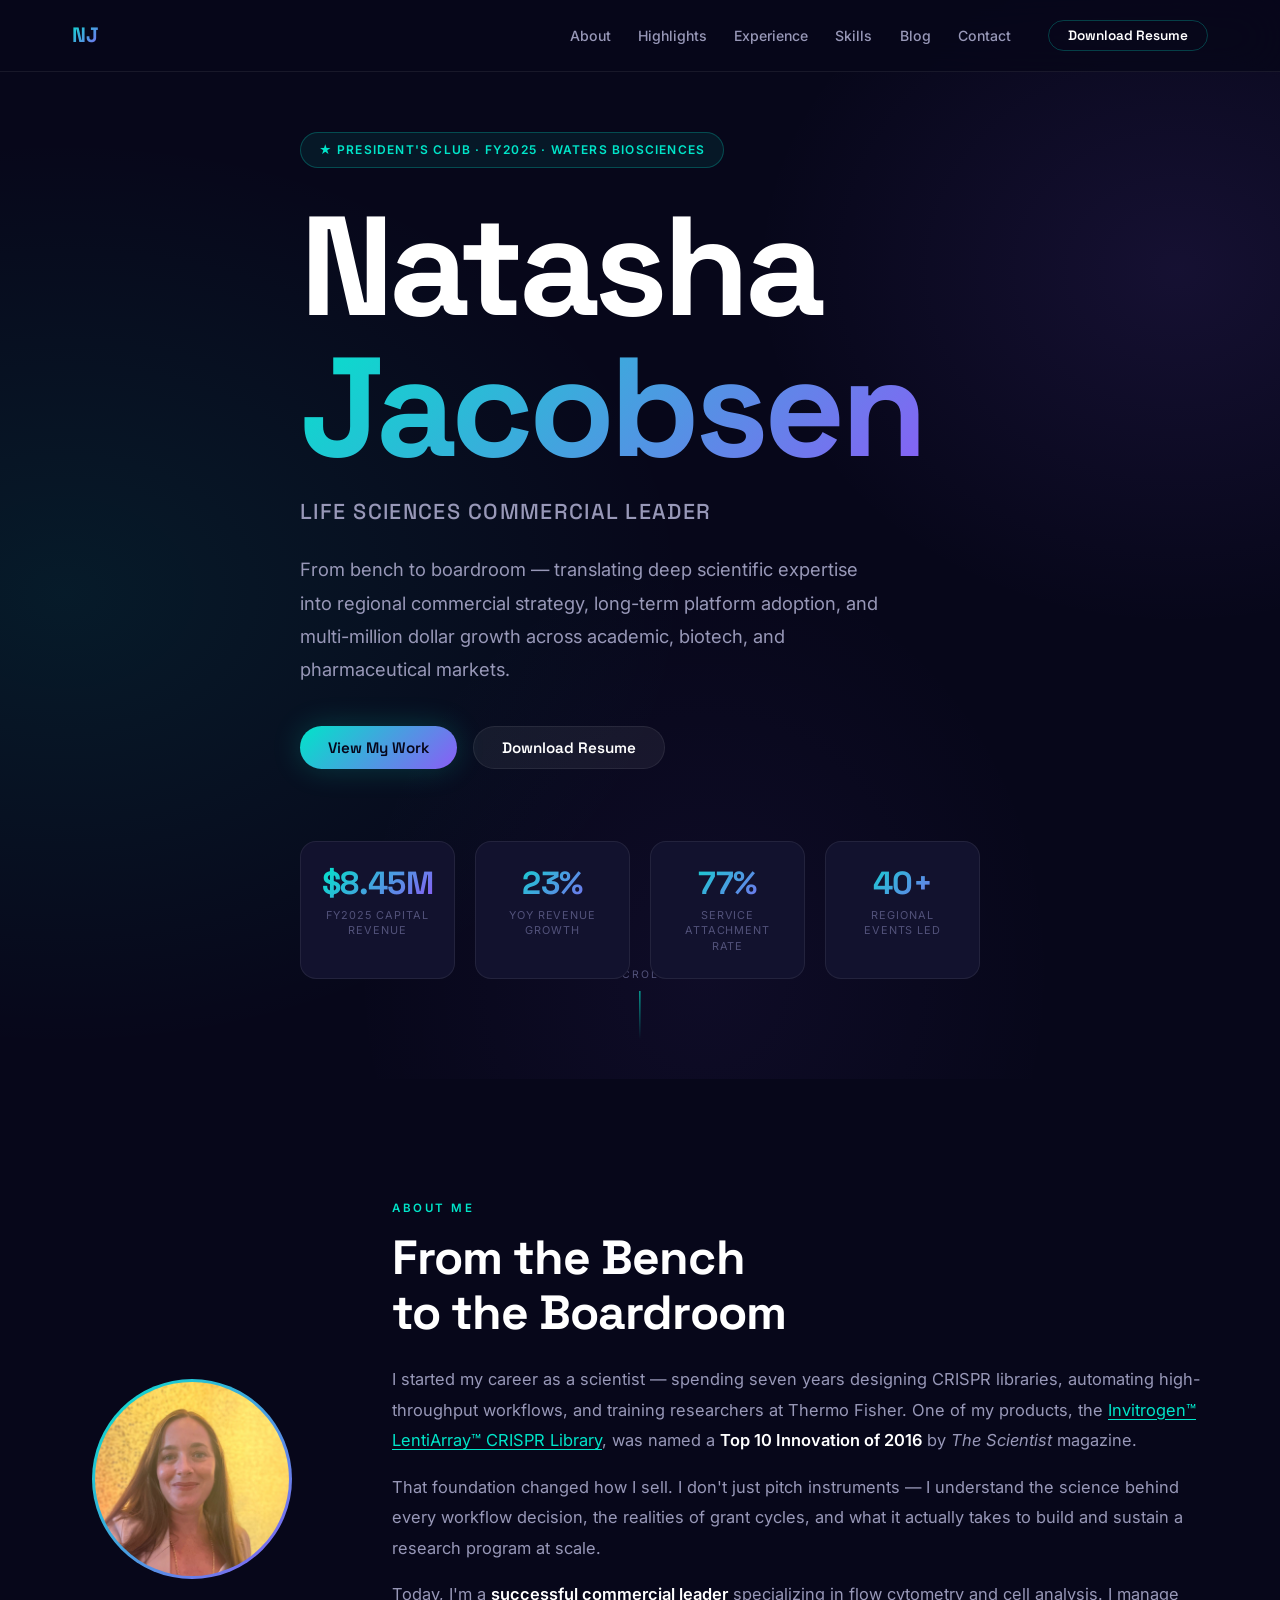
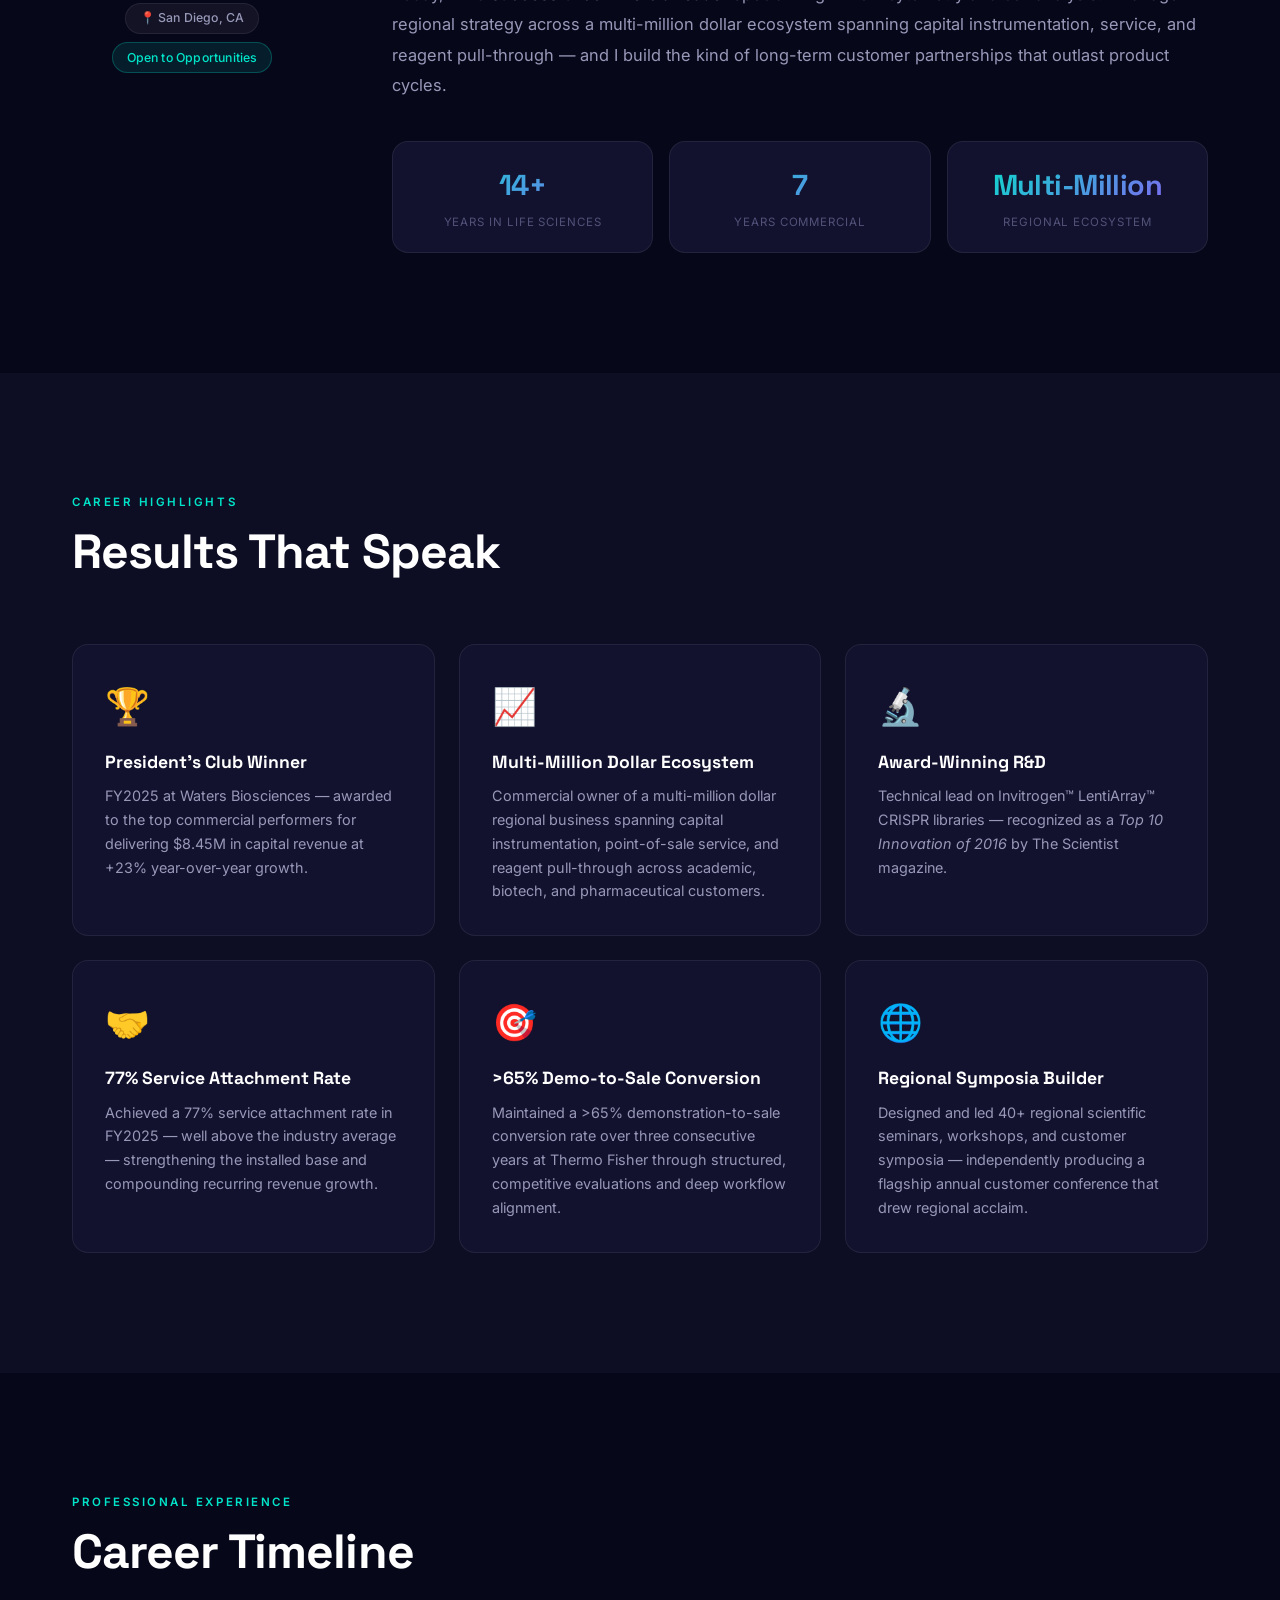
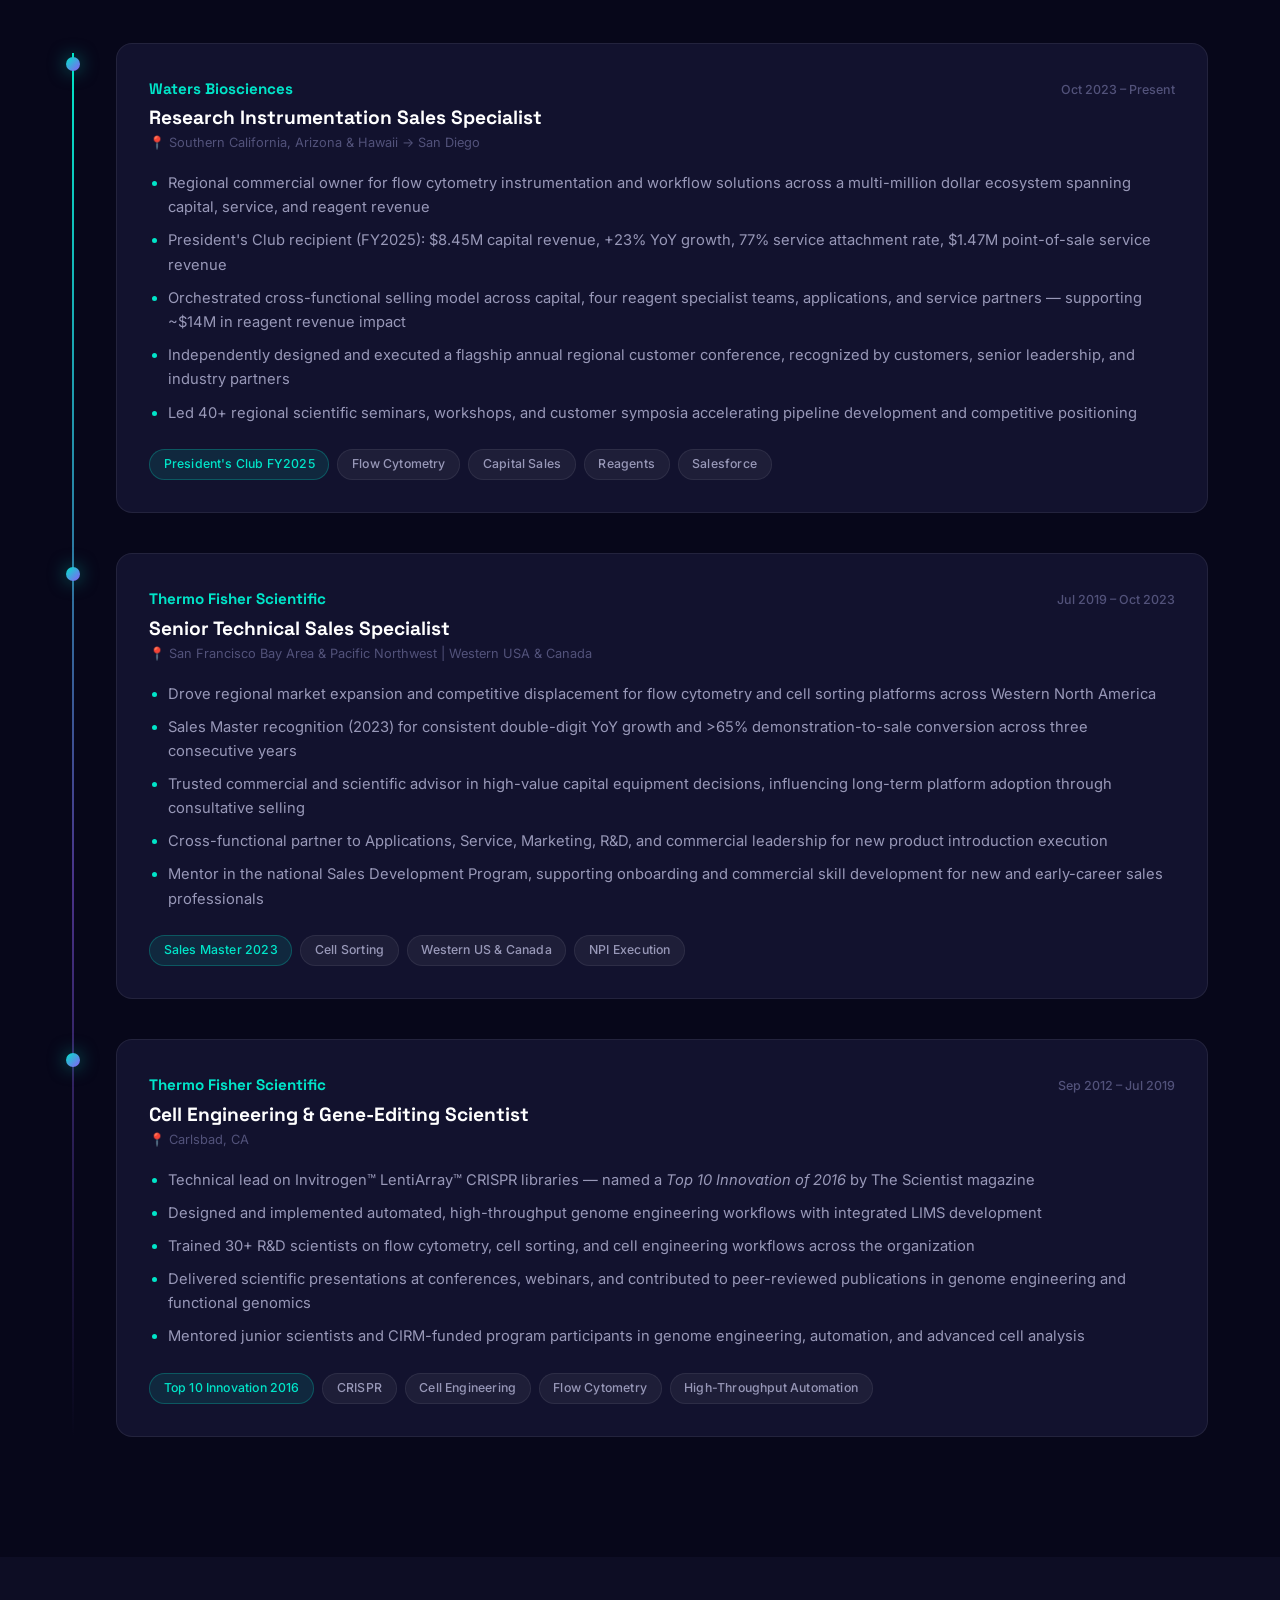
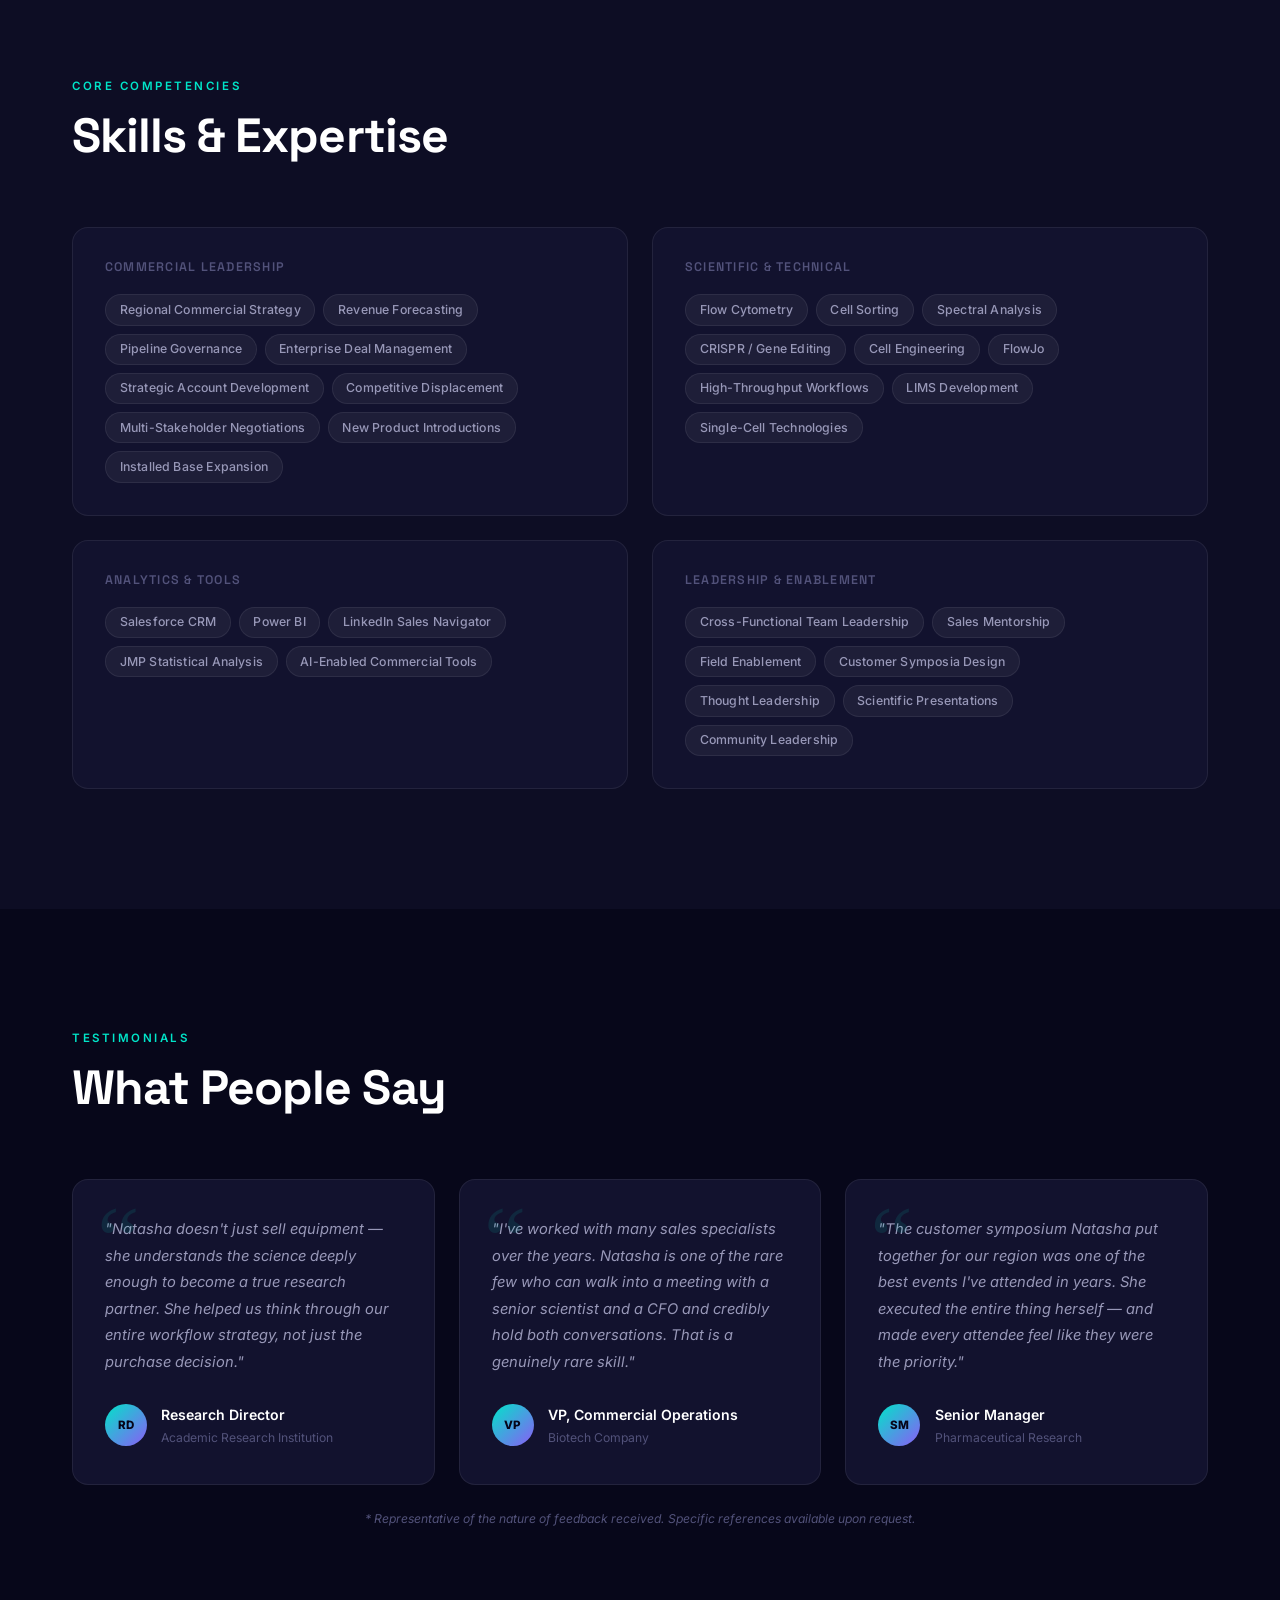
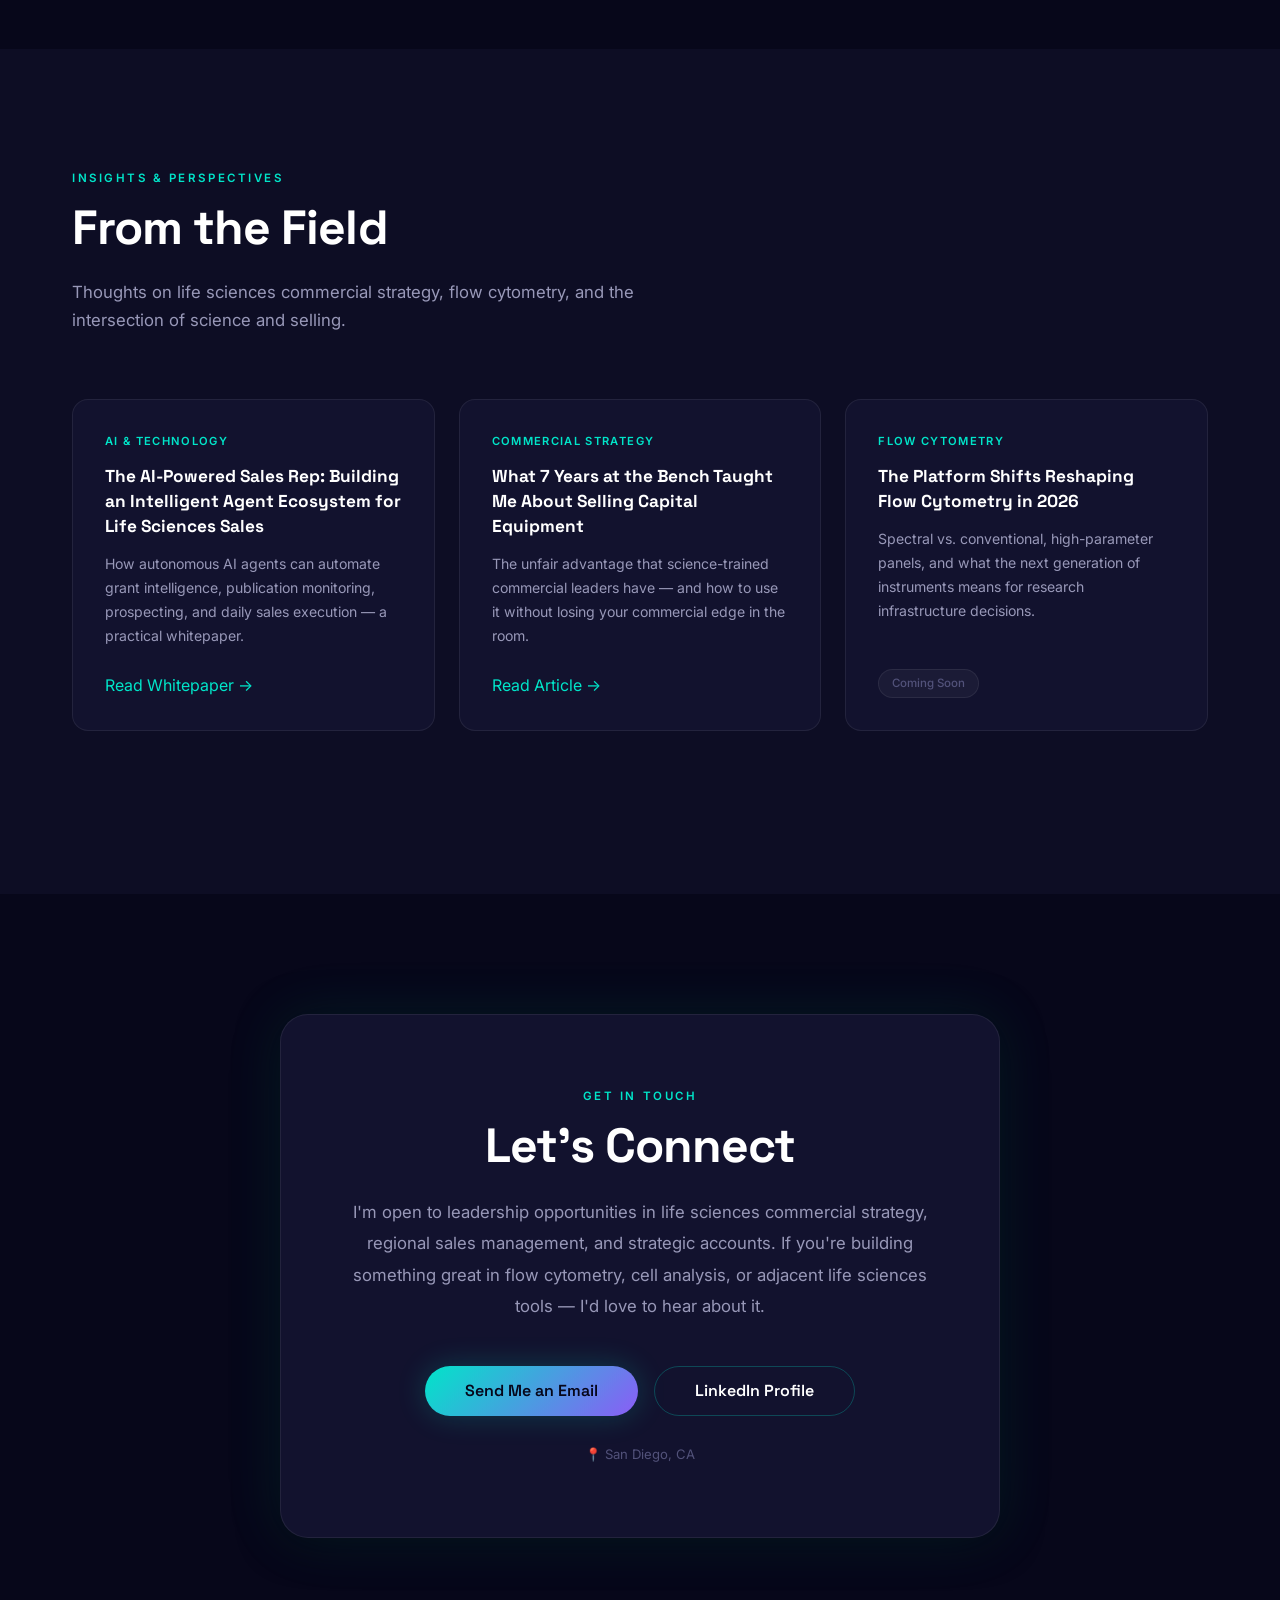
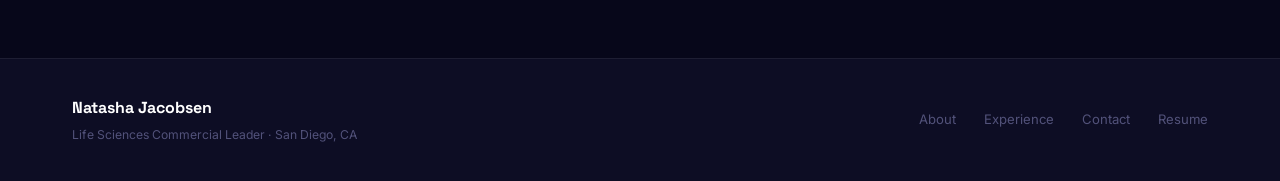
==== index.html @ d97043f3 "Initial publish: Natasha Jacobsen personal website" ====
<!DOCTYPE html>
<html lang="en">
<head>
  <meta charset="UTF-8" />
  <meta name="viewport" content="width=device-width, initial-scale=1.0" />
  <meta name="description" content="Natasha Jacobsen — Life Sciences Commercial Leader. President's Club Winner. Flow Cytometry & Cell Analysis Expert. San Diego, CA." />
  <title>Natasha Jacobsen | Life Sciences Commercial Leader</title>
  <link rel="preconnect" href="https://fonts.googleapis.com" />
  <link rel="preconnect" href="https://fonts.gstatic.com" crossorigin />
  <link href="https://fonts.googleapis.com/css2?family=Inter:wght@300;400;500;600;700&family=Space+Grotesk:wght@400;500;600;700;800&display=swap" rel="stylesheet" />
  <link rel="stylesheet" href="css/style.css" />
</head>
<body>

  <!-- ═══════════════════════ NAVIGATION ═══════════════════════ -->
  <nav class="nav" id="nav">
    <div class="nav__inner">
      <a class="nav__logo" href="#hero">NJ</a>
      <ul class="nav__links" id="navLinks">
        <li><a href="#about">About</a></li>
        <li><a href="#highlights">Highlights</a></li>
        <li><a href="#experience">Experience</a></li>
        <li><a href="#skills">Skills</a></li>
        <li><a href="#blog">Blog</a></li>
        <li><a href="#contact">Contact</a></li>
      </ul>
      <a class="btn btn--outline btn--sm nav__resume" href="resume/NatashaJacobsen_Resume.docx" download>Download Resume</a>
      <button class="nav__toggle" id="navToggle" aria-label="Toggle menu">
        <span></span><span></span><span></span>
      </button>
    </div>
  </nav>

  <!-- ═══════════════════════ HERO ═══════════════════════ -->
  <section class="hero" id="hero">
    <div class="hero__bg"></div>
    <div class="hero__content container">
      <div class="hero__badge reveal">&#9733; President's Club · FY2025 · Waters Biosciences</div>
      <h1 class="hero__name reveal">Natasha<br/><span class="gradient-text">Jacobsen</span></h1>
      <p class="hero__title reveal">Life Sciences Commercial Leader</p>
      <p class="hero__tagline reveal">
        From bench to boardroom — translating deep scientific expertise into regional commercial strategy, long-term platform adoption, and multi-million dollar growth across academic, biotech, and pharmaceutical markets.
      </p>
      <div class="hero__ctas reveal">
        <a href="#highlights" class="btn btn--primary">View My Work</a>
        <a href="resume/NatashaJacobsen_Resume.docx" class="btn btn--ghost" download>Download Resume</a>
      </div>
      <div class="hero__metrics reveal">
        <div class="metric">
          <span class="metric__value" data-target="8.45" data-prefix="$" data-suffix="M">$0M</span>
          <span class="metric__label">FY2025 Capital Revenue</span>
        </div>
        <div class="metric">
          <span class="metric__value" data-target="23" data-suffix="%">0%</span>
          <span class="metric__label">YoY Revenue Growth</span>
        </div>
        <div class="metric">
          <span class="metric__value" data-target="77" data-suffix="%">0%</span>
          <span class="metric__label">Service Attachment Rate</span>
        </div>
        <div class="metric">
          <span class="metric__value" data-target="40" data-suffix="+">0+</span>
          <span class="metric__label">Regional Events Led</span>
        </div>
      </div>
    </div>
    <div class="hero__scroll-hint" aria-hidden="true">
      <span>Scroll</span>
      <div class="hero__scroll-line"></div>
    </div>
  </section>

  <!-- ═══════════════════════ ABOUT ═══════════════════════ -->
  <section class="section" id="about">
    <div class="container">
      <div class="about__grid">

        <div class="about__visual reveal">
          <div class="about__avatar">
            <img src="images/natasha_jacobsen_headshot.jpeg" alt="Natasha Jacobsen" />
          </div>
          <div class="about__tags">
            <span class="tag">&#128205; San Diego, CA</span>
            <span class="tag tag--accent">Open to Opportunities</span>
          </div>
        </div>

        <div class="about__content reveal">
          <div class="section__label">About Me</div>
          <h2 class="section__title">From the Bench<br/>to the Boardroom</h2>
          <p>
            I started my career as a scientist — spending seven years designing CRISPR libraries, automating high-throughput workflows, and training researchers at Thermo Fisher. One of my products, the <a href="https://www.thermofisher.com/order/catalog/product/A31181" target="_blank" rel="noopener noreferrer">Invitrogen&#8482; LentiArray&#8482; CRISPR Library</a>, was named a <strong>Top 10 Innovation of 2016</strong> by <em>The Scientist</em> magazine.
          </p>
          <p>
            That foundation changed how I sell. I don't just pitch instruments — I understand the science behind every workflow decision, the realities of grant cycles, and what it actually takes to build and sustain a research program at scale.
          </p>
          <p>
            Today, I'm a <strong>successful commercial leader</strong> specializing in flow cytometry and cell analysis. I manage regional strategy across a multi-million dollar ecosystem spanning capital instrumentation, service, and reagent pull-through — and I build the kind of long-term customer partnerships that outlast product cycles.
          </p>
          <div class="about__highlights">
            <div class="about__highlight">
              <strong>14+</strong>
              <span>Years in Life Sciences</span>
            </div>
            <div class="about__highlight">
              <strong>7</strong>
              <span>Years Commercial</span>
            </div>
            <div class="about__highlight">
              <strong>Multi-Million</strong>
              <span>Regional Ecosystem</span>
            </div>
          </div>
        </div>

      </div>
    </div>
  </section>

  <!-- ═══════════════════════ HIGHLIGHTS ═══════════════════════ -->
  <section class="section section--dark" id="highlights">
    <div class="container">
      <div class="section__header reveal">
        <div class="section__label">Career Highlights</div>
        <h2 class="section__title">Results That Speak</h2>
      </div>
      <div class="highlights__grid">

        <div class="highlight-card reveal">
          <div class="highlight-card__icon">&#127942;</div>
          <h3>President's Club Winner</h3>
          <p>FY2025 at Waters Biosciences — awarded to the top commercial performers for delivering $8.45M in capital revenue at +23% year-over-year growth.</p>
        </div>

        <div class="highlight-card reveal">
          <div class="highlight-card__icon">&#128200;</div>
          <h3>Multi-Million Dollar Ecosystem</h3>
          <p>Commercial owner of a multi-million dollar regional business spanning capital instrumentation, point-of-sale service, and reagent pull-through across academic, biotech, and pharmaceutical customers.</p>
        </div>

        <div class="highlight-card reveal">
          <div class="highlight-card__icon">&#128300;</div>
          <h3>Award-Winning R&amp;D</h3>
          <p>Technical lead on Invitrogen&#8482; LentiArray&#8482; CRISPR libraries — recognized as a <em>Top 10 Innovation of 2016</em> by The Scientist magazine.</p>
        </div>

        <div class="highlight-card reveal">
          <div class="highlight-card__icon">&#129309;</div>
          <h3>77% Service Attachment Rate</h3>
          <p>Achieved a 77% service attachment rate in FY2025 — well above the industry average — strengthening the installed base and compounding recurring revenue growth.</p>
        </div>

        <div class="highlight-card reveal">
          <div class="highlight-card__icon">&#127919;</div>
          <h3>&gt;65% Demo-to-Sale Conversion</h3>
          <p>Maintained a >65% demonstration-to-sale conversion rate over three consecutive years at Thermo Fisher through structured, competitive evaluations and deep workflow alignment.</p>
        </div>

        <div class="highlight-card reveal">
          <div class="highlight-card__icon">&#127760;</div>
          <h3>Regional Symposia Builder</h3>
          <p>Designed and led 40+ regional scientific seminars, workshops, and customer symposia — independently producing a flagship annual customer conference that drew regional acclaim.</p>
        </div>

      </div>
    </div>
  </section>

  <!-- ═══════════════════════ EXPERIENCE ═══════════════════════ -->
  <section class="section" id="experience">
    <div class="container">
      <div class="section__header reveal">
        <div class="section__label">Professional Experience</div>
        <h2 class="section__title">Career Timeline</h2>
      </div>

      <div class="timeline">

        <div class="timeline__item reveal">
          <div class="timeline__marker"></div>
          <div class="timeline__card">
            <div class="timeline__meta">
              <span class="timeline__company">Waters Biosciences</span>
              <span class="timeline__period">Oct 2023 – Present</span>
            </div>
            <h3 class="timeline__role">Research Instrumentation Sales Specialist</h3>
            <p class="timeline__location">&#128205; Southern California, Arizona &amp; Hawaii &rarr; San Diego</p>
            <ul class="timeline__bullets">
              <li>Regional commercial owner for flow cytometry instrumentation and workflow solutions across a multi-million dollar ecosystem spanning capital, service, and reagent revenue</li>
              <li>President's Club recipient (FY2025): $8.45M capital revenue, +23% YoY growth, 77% service attachment rate, $1.47M point-of-sale service revenue</li>
              <li>Orchestrated cross-functional selling model across capital, four reagent specialist teams, applications, and service partners — supporting ~$14M in reagent revenue impact</li>
              <li>Independently designed and executed a flagship annual regional customer conference, recognized by customers, senior leadership, and industry partners</li>
              <li>Led 40+ regional scientific seminars, workshops, and customer symposia accelerating pipeline development and competitive positioning</li>
            </ul>
            <div class="timeline__tags">
              <span class="tag tag--accent">President's Club FY2025</span>
              <span class="tag">Flow Cytometry</span>
              <span class="tag">Capital Sales</span>
              <span class="tag">Reagents</span>
              <span class="tag">Salesforce</span>
            </div>
          </div>
        </div>

        <div class="timeline__item reveal">
          <div class="timeline__marker"></div>
          <div class="timeline__card">
            <div class="timeline__meta">
              <span class="timeline__company">Thermo Fisher Scientific</span>
              <span class="timeline__period">Jul 2019 – Oct 2023</span>
            </div>
            <h3 class="timeline__role">Senior Technical Sales Specialist</h3>
            <p class="timeline__location">&#128205; San Francisco Bay Area &amp; Pacific Northwest | Western USA &amp; Canada</p>
            <ul class="timeline__bullets">
              <li>Drove regional market expansion and competitive displacement for flow cytometry and cell sorting platforms across Western North America</li>
              <li>Sales Master recognition (2023) for consistent double-digit YoY growth and >65% demonstration-to-sale conversion across three consecutive years</li>
              <li>Trusted commercial and scientific advisor in high-value capital equipment decisions, influencing long-term platform adoption through consultative selling</li>
              <li>Cross-functional partner to Applications, Service, Marketing, R&amp;D, and commercial leadership for new product introduction execution</li>
              <li>Mentor in the national Sales Development Program, supporting onboarding and commercial skill development for new and early-career sales professionals</li>
            </ul>
            <div class="timeline__tags">
              <span class="tag tag--accent">Sales Master 2023</span>
              <span class="tag">Cell Sorting</span>
              <span class="tag">Western US &amp; Canada</span>
              <span class="tag">NPI Execution</span>
            </div>
          </div>
        </div>

        <div class="timeline__item reveal">
          <div class="timeline__marker"></div>
          <div class="timeline__card">
            <div class="timeline__meta">
              <span class="timeline__company">Thermo Fisher Scientific</span>
              <span class="timeline__period">Sep 2012 – Jul 2019</span>
            </div>
            <h3 class="timeline__role">Cell Engineering &amp; Gene-Editing Scientist</h3>
            <p class="timeline__location">&#128205; Carlsbad, CA</p>
            <ul class="timeline__bullets">
              <li>Technical lead on Invitrogen&#8482; LentiArray&#8482; CRISPR libraries — named a <em>Top 10 Innovation of 2016</em> by The Scientist magazine</li>
              <li>Designed and implemented automated, high-throughput genome engineering workflows with integrated LIMS development</li>
              <li>Trained 30+ R&amp;D scientists on flow cytometry, cell sorting, and cell engineering workflows across the organization</li>
              <li>Delivered scientific presentations at conferences, webinars, and contributed to peer-reviewed publications in genome engineering and functional genomics</li>
              <li>Mentored junior scientists and CIRM-funded program participants in genome engineering, automation, and advanced cell analysis</li>
            </ul>
            <div class="timeline__tags">
              <span class="tag tag--accent">Top 10 Innovation 2016</span>
              <span class="tag">CRISPR</span>
              <span class="tag">Cell Engineering</span>
              <span class="tag">Flow Cytometry</span>
              <span class="tag">High-Throughput Automation</span>
            </div>
          </div>
        </div>

      </div>
    </div>
  </section>

  <!-- ═══════════════════════ SKILLS ═══════════════════════ -->
  <section class="section section--dark" id="skills">
    <div class="container">
      <div class="section__header reveal">
        <div class="section__label">Core Competencies</div>
        <h2 class="section__title">Skills &amp; Expertise</h2>
      </div>
      <div class="skills__grid">

        <div class="skill-group reveal">
          <h3 class="skill-group__title">Commercial Leadership</h3>
          <div class="skill-group__tags">
            <span class="tag">Regional Commercial Strategy</span>
            <span class="tag">Revenue Forecasting</span>
            <span class="tag">Pipeline Governance</span>
            <span class="tag">Enterprise Deal Management</span>
            <span class="tag">Strategic Account Development</span>
            <span class="tag">Competitive Displacement</span>
            <span class="tag">Multi-Stakeholder Negotiations</span>
            <span class="tag">New Product Introductions</span>
            <span class="tag">Installed Base Expansion</span>
          </div>
        </div>

        <div class="skill-group reveal">
          <h3 class="skill-group__title">Scientific &amp; Technical</h3>
          <div class="skill-group__tags">
            <span class="tag">Flow Cytometry</span>
            <span class="tag">Cell Sorting</span>
            <span class="tag">Spectral Analysis</span>
            <span class="tag">CRISPR / Gene Editing</span>
            <span class="tag">Cell Engineering</span>
            <span class="tag">FlowJo</span>
            <span class="tag">High-Throughput Workflows</span>
            <span class="tag">LIMS Development</span>
            <span class="tag">Single-Cell Technologies</span>
          </div>
        </div>

        <div class="skill-group reveal">
          <h3 class="skill-group__title">Analytics &amp; Tools</h3>
          <div class="skill-group__tags">
            <span class="tag">Salesforce CRM</span>
            <span class="tag">Power BI</span>
            <span class="tag">LinkedIn Sales Navigator</span>
            <span class="tag">JMP Statistical Analysis</span>
            <span class="tag">AI-Enabled Commercial Tools</span>
          </div>
        </div>

        <div class="skill-group reveal">
          <h3 class="skill-group__title">Leadership &amp; Enablement</h3>
          <div class="skill-group__tags">
            <span class="tag">Cross-Functional Team Leadership</span>
            <span class="tag">Sales Mentorship</span>
            <span class="tag">Field Enablement</span>
            <span class="tag">Customer Symposia Design</span>
            <span class="tag">Thought Leadership</span>
            <span class="tag">Scientific Presentations</span>
            <span class="tag">Community Leadership</span>
          </div>
        </div>

      </div>
    </div>
  </section>

  <!-- ═══════════════════════ TESTIMONIALS ═══════════════════════ -->
  <section class="section" id="testimonials">
    <div class="container">
      <div class="section__header reveal">
        <div class="section__label">Testimonials</div>
        <h2 class="section__title">What People Say</h2>
      </div>
      <div class="testimonials__grid">
        <!-- PLACEHOLDER: These cards are representative placeholders. Replace with actual quotes from colleagues, managers, and customers. -->
        <div class="testimonial-card reveal">
          <div class="testimonial-card__quote">
            "Natasha doesn't just sell equipment — she understands the science deeply enough to become a true research partner. She helped us think through our entire workflow strategy, not just the purchase decision."
          </div>
          <div class="testimonial-card__author">
            <div class="testimonial-card__avatar">RD</div>
            <div>
              <strong>Research Director</strong>
              <span>Academic Research Institution</span>
            </div>
          </div>
        </div>
        <div class="testimonial-card reveal">
          <div class="testimonial-card__quote">
            "I've worked with many sales specialists over the years. Natasha is one of the rare few who can walk into a meeting with a senior scientist and a CFO and credibly hold both conversations. That is a genuinely rare skill."
          </div>
          <div class="testimonial-card__author">
            <div class="testimonial-card__avatar">VP</div>
            <div>
              <strong>VP, Commercial Operations</strong>
              <span>Biotech Company</span>
            </div>
          </div>
        </div>
        <div class="testimonial-card reveal">
          <div class="testimonial-card__quote">
            "The customer symposium Natasha put together for our region was one of the best events I've attended in years. She executed the entire thing herself — and made every attendee feel like they were the priority."
          </div>
          <div class="testimonial-card__author">
            <div class="testimonial-card__avatar">SM</div>
            <div>
              <strong>Senior Manager</strong>
              <span>Pharmaceutical Research</span>
            </div>
          </div>
        </div>
      </div>
      <p class="testimonials__note reveal">* Representative of the nature of feedback received. Specific references available upon request.</p>
    </div>
  </section>

  <!-- ═══════════════════════ BLOG ═══════════════════════ -->
  <section class="section section--dark" id="blog">
    <div class="container">
      <div class="section__header reveal">
        <div class="section__label">Insights &amp; Perspectives</div>
        <h2 class="section__title">From the Field</h2>
        <p class="section__subtitle">Thoughts on life sciences commercial strategy, flow cytometry, and the intersection of science and selling.</p>
      </div>
      <div class="blog__grid">

        <a class="blog-card blog-card--link reveal" href="blog/ai-agents-flow-cytometry-sales.html">
          <div class="blog-card__tag">AI &amp; Technology</div>
          <h3 class="blog-card__title">The AI-Powered Sales Rep: Building an Intelligent Agent Ecosystem for Life Sciences Sales</h3>
          <p class="blog-card__excerpt">How autonomous AI agents can automate grant intelligence, publication monitoring, prospecting, and daily sales execution — a practical whitepaper.</p>
          <div class="blog-card__footer">
            <span class="blog-card__read-more">Read Whitepaper &rarr;</span>
          </div>
        </a>

        <a class="blog-card blog-card--link reveal" href="blog/what-7-years-bench-taught-me.html">
          <div class="blog-card__tag">Commercial Strategy</div>
          <h3 class="blog-card__title">What 7 Years at the Bench Taught Me About Selling Capital Equipment</h3>
          <p class="blog-card__excerpt">The unfair advantage that science-trained commercial leaders have — and how to use it without losing your commercial edge in the room.</p>
          <div class="blog-card__footer">
            <span class="blog-card__read-more">Read Article &rarr;</span>
          </div>
        </a>

        <a class="blog-card blog-card--link reveal" href="blog/platform-shifts-flow-cytometry-2026.html">
          <div class="blog-card__tag">Flow Cytometry</div>
          <h3 class="blog-card__title">The Platform Shifts Reshaping Flow Cytometry in 2026</h3>
          <p class="blog-card__excerpt">Spectral vs. conventional, high-parameter panels, and what the next generation of instruments means for research infrastructure decisions.</p>
          <div class="blog-card__footer">
            <span class="blog-card__status">Coming Soon</span>
          </div>
        </a>

      </div>
      <div class="blog__see-all reveal">
        <a href="blog/" class="btn btn--outline">See All Articles &rarr;</a>
      </div>
    </div>
  </section>

  <!-- ═══════════════════════ CONTACT ═══════════════════════ -->
  <section class="section contact" id="contact">
    <div class="container">
      <div class="contact__inner reveal">
        <div class="section__label">Get In Touch</div>
        <h2 class="section__title">Let's Connect</h2>
        <p class="contact__text">
          I'm open to leadership opportunities in life sciences commercial strategy, regional sales management, and strategic accounts. If you're building something great in flow cytometry, cell analysis, or adjacent life sciences tools — I'd love to hear about it.
        </p>
        <div class="contact__actions">
          <a href="mailto:natashadjacobsen@gmail.com" class="btn btn--primary btn--lg">Send Me an Email</a>
          <a href="https://www.linkedin.com/in/natashajacobsen/" class="btn btn--outline btn--lg" target="_blank" rel="noopener noreferrer">LinkedIn Profile</a>
        </div>
        <p class="contact__location">&#128205; San Diego, CA</p>
      </div>
    </div>
  </section>

  <!-- ═══════════════════════ FOOTER ═══════════════════════ -->
  <footer class="footer">
    <div class="container footer__inner">
      <div class="footer__left">
        <span class="footer__name">Natasha Jacobsen</span>
        <span class="footer__tagline">Life Sciences Commercial Leader &middot; San Diego, CA</span>
      </div>
      <div class="footer__links">
        <a href="#about">About</a>
        <a href="#experience">Experience</a>
        <a href="#contact">Contact</a>
        <a href="resume/NatashaJacobsen_Resume.docx" download>Resume</a>
      </div>
    </div>
  </footer>

  <script src="js/main.js"></script>
</body>
</html>
---- css/style.css ----
/* ═══════════════════════════════════════════════════════════
   NATASHA JACOBSEN — Personal Site CSS
   Style: Bold & Modern · Dark Theme · High Contrast
   ═══════════════════════════════════════════════════════════ */

/* ─── Reset & Base ─── */
*, *::before, *::after { box-sizing: border-box; margin: 0; padding: 0; }

:root {
  /* Colors */
  --bg-primary:     #07071A;
  --bg-secondary:   #0D0D24;
  --bg-card:        #12122E;
  --bg-card-hover:  #16163A;

  --accent-teal:    #00E5C9;
  --accent-purple:  #8B5CF6;
  --accent-gradient: linear-gradient(135deg, #00E5C9 0%, #8B5CF6 100%);

  --text-primary:   #FFFFFF;
  --text-secondary: #9898B8;
  --text-muted:     #52527A;

  --border:         rgba(255, 255, 255, 0.07);
  --border-accent:  rgba(0, 229, 201, 0.25);

  /* Typography */
  --font-heading: 'Space Grotesk', sans-serif;
  --font-body:    'Inter', sans-serif;

  /* Layout */
  --max-width:    1200px;
  --nav-height:   72px;

  /* Shape */
  --radius:       16px;
  --radius-sm:    8px;
  --radius-lg:    28px;

  /* Motion */
  --transition:   all 0.3s cubic-bezier(0.4, 0, 0.2, 1);

  /* Shadows */
  --shadow:        0 4px 40px rgba(0, 0, 0, 0.5);
  --shadow-accent: 0 0 60px rgba(0, 229, 201, 0.1);
}

html { scroll-behavior: smooth; font-size: 16px; }

body {
  font-family: var(--font-body);
  background: var(--bg-primary);
  color: var(--text-primary);
  line-height: 1.65;
  overflow-x: hidden;
  -webkit-font-smoothing: antialiased;
}

/* ─── Typography ─── */
h1, h2, h3, h4 {
  font-family: var(--font-heading);
  font-weight: 700;
  line-height: 1.15;
}
p { color: var(--text-secondary); margin-bottom: 1rem; }
p:last-child { margin-bottom: 0; }
strong { color: var(--text-primary); font-weight: 600; }
em { font-style: italic; }
a { color: var(--accent-teal); text-decoration: none; transition: var(--transition); }
a:hover { color: var(--text-primary); }

/* ── inline links within body paragraphs ─── */
.about__content p a,
.article__content a {
  color: var(--accent-teal);
  text-decoration: underline;
  text-underline-offset: 3px;
}
.about__content p a:hover,
.article__content a:hover {
  color: var(--text-primary);
}

/* ─── Utilities ─── */
.container {
  max-width: var(--max-width);
  margin: 0 auto;
  padding: 0 2rem;
}

.gradient-text {
  background: var(--accent-gradient);
  -webkit-background-clip: text;
  -webkit-text-fill-color: transparent;
  background-clip: text;
}

.section { padding: 120px 0; }
.section--dark { background: var(--bg-secondary); }

.section__label {
  font-family: var(--font-body);
  font-size: 0.72rem;
  font-weight: 600;
  letter-spacing: 0.22em;
  text-transform: uppercase;
  color: var(--accent-teal);
  margin-bottom: 0.75rem;
}
.section__title {
  font-size: clamp(2rem, 4vw, 3rem);
  margin-bottom: 1.5rem;
  letter-spacing: -0.02em;
}
.section__subtitle {
  font-size: 1.05rem;
  color: var(--text-secondary);
  max-width: 600px;
  margin: 0;
}
.section__header { margin-bottom: 4rem; }

/* ─── Buttons ─── */
.btn {
  display: inline-flex;
  align-items: center;
  justify-content: center;
  gap: 0.5rem;
  padding: 0.8rem 1.75rem;
  border-radius: 100px;
  font-family: var(--font-heading);
  font-weight: 600;
  font-size: 0.95rem;
  cursor: pointer;
  border: none;
  text-decoration: none;
  transition: var(--transition);
  white-space: nowrap;
  line-height: 1;
}

.btn--primary {
  background: var(--accent-gradient);
  color: #06061A;
  box-shadow: 0 0 30px rgba(0, 229, 201, 0.2);
}
.btn--primary:hover {
  transform: translateY(-2px);
  box-shadow: 0 0 50px rgba(0, 229, 201, 0.4);
  color: #06061A;
}

.btn--outline {
  background: transparent;
  color: var(--text-primary);
  border: 1.5px solid var(--border-accent);
}
.btn--outline:hover {
  border-color: var(--accent-teal);
  color: var(--accent-teal);
  background: rgba(0, 229, 201, 0.05);
}

.btn--ghost {
  background: rgba(255, 255, 255, 0.06);
  color: var(--text-primary);
  border: 1.5px solid var(--border);
}
.btn--ghost:hover {
  background: rgba(255, 255, 255, 0.11);
  color: var(--text-primary);
  border-color: rgba(255, 255, 255, 0.15);
}

.btn--sm  { padding: 0.5rem 1.2rem; font-size: 0.85rem; }
.btn--lg  { padding: 1rem 2.5rem; font-size: 1rem; }

/* ─── Tags ─── */
.tag {
  display: inline-block;
  padding: 0.28rem 0.85rem;
  border-radius: 100px;
  font-size: 0.77rem;
  font-weight: 500;
  letter-spacing: 0.015em;
  background: rgba(255, 255, 255, 0.05);
  color: var(--text-secondary);
  border: 1px solid var(--border);
}
.tag--accent {
  background: rgba(0, 229, 201, 0.1);
  color: var(--accent-teal);
  border-color: var(--border-accent);
}

/* ─── Scroll Reveal ─── */
.reveal {
  opacity: 0;
  transform: translateY(28px);
  transition:
    opacity 0.7s cubic-bezier(0.4, 0, 0.2, 1),
    transform 0.7s cubic-bezier(0.4, 0, 0.2, 1);
}
.reveal.visible {
  opacity: 1;
  transform: translateY(0);
}


/* ══════════════════════════════════════════
   NAVIGATION
══════════════════════════════════════════ */

.nav {
  position: fixed;
  top: 0; left: 0; right: 0;
  z-index: 100;
  height: var(--nav-height);
  background: rgba(7, 7, 26, 0.8);
  backdrop-filter: blur(24px);
  -webkit-backdrop-filter: blur(24px);
  border-bottom: 1px solid var(--border);
  transition: var(--transition);
}
.nav.scrolled {
  background: rgba(7, 7, 26, 0.97);
  box-shadow: 0 4px 30px rgba(0, 0, 0, 0.4);
}
.nav__inner {
  display: flex;
  align-items: center;
  gap: 1.5rem;
  max-width: var(--max-width);
  margin: 0 auto;
  padding: 0 2rem;
  height: 100%;
}
.nav__logo {
  font-family: var(--font-heading);
  font-weight: 800;
  font-size: 1.3rem;
  background: var(--accent-gradient);
  -webkit-background-clip: text;
  -webkit-text-fill-color: transparent;
  background-clip: text;
  flex-shrink: 0;
  letter-spacing: -0.02em;
}
.nav__links {
  display: flex;
  list-style: none;
  gap: 0.1rem;
  margin-left: auto;
}
.nav__links a {
  color: var(--text-secondary);
  font-size: 0.88rem;
  font-weight: 500;
  padding: 0.45rem 0.8rem;
  border-radius: var(--radius-sm);
}
.nav__links a:hover,
.nav__links a.active {
  color: var(--text-primary);
  background: rgba(255, 255, 255, 0.05);
}
.nav__resume { flex-shrink: 0; }
.nav__toggle {
  display: none;
  flex-direction: column;
  gap: 5px;
  background: none;
  border: none;
  cursor: pointer;
  padding: 4px;
  margin-left: auto;
}
.nav__toggle span {
  display: block;
  width: 24px;
  height: 2px;
  background: var(--text-primary);
  border-radius: 2px;
  transition: var(--transition);
}
.nav__toggle.open span:nth-child(1) { transform: translateY(7px) rotate(45deg); }
.nav__toggle.open span:nth-child(2) { opacity: 0; }
.nav__toggle.open span:nth-child(3) { transform: translateY(-7px) rotate(-45deg); }


/* ══════════════════════════════════════════
   HERO
══════════════════════════════════════════ */

.hero {
  position: relative;
  min-height: 100vh;
  display: flex;
  align-items: center;
  padding: calc(var(--nav-height) + 60px) 0 100px;
  overflow: hidden;
}
.hero__bg {
  position: absolute;
  inset: 0;
  z-index: 0;
  background:
    radial-gradient(ellipse 75% 65% at 5% 55%,  rgba(0, 229, 201, 0.09) 0%, transparent 65%),
    radial-gradient(ellipse 55% 55% at 92% 25%,  rgba(139, 92, 246, 0.11) 0%, transparent 60%),
    radial-gradient(ellipse 50% 70% at 55% 90%,  rgba(139, 92, 246, 0.06) 0%, transparent 55%);
  animation: bgPulse 14s ease-in-out infinite alternate;
}
@keyframes bgPulse {
  0%   { transform: scale(1)    rotate(0deg); }
  100% { transform: scale(1.07) rotate(1.5deg); }
}

.hero__content { position: relative; z-index: 1; }

.hero__badge {
  display: inline-flex;
  align-items: center;
  gap: 0.5rem;
  padding: 0.45rem 1.1rem;
  border-radius: 100px;
  background: rgba(0, 229, 201, 0.08);
  border: 1px solid var(--border-accent);
  color: var(--accent-teal);
  font-size: 0.75rem;
  font-weight: 600;
  letter-spacing: 0.1em;
  text-transform: uppercase;
  margin-bottom: 1.75rem;
}

.hero__name {
  font-size: clamp(4.5rem, 11vw, 9rem);
  font-weight: 800;
  line-height: 1;
  letter-spacing: -0.035em;
  margin-bottom: 1rem;
}
.hero__title {
  font-family: var(--font-heading);
  font-size: clamp(1rem, 2.2vw, 1.35rem);
  font-weight: 500;
  color: var(--text-secondary);
  margin-bottom: 1.5rem;
  letter-spacing: 0.06em;
  text-transform: uppercase;
}
.hero__tagline {
  font-size: clamp(1rem, 1.7vw, 1.15rem);
  color: var(--text-secondary);
  max-width: 580px;
  margin-bottom: 2.5rem;
  line-height: 1.8;
}
.hero__ctas {
  display: flex;
  gap: 1rem;
  margin-bottom: 4.5rem;
  flex-wrap: wrap;
}

/* ── Metric counters ── */
.hero__metrics {
  display: grid;
  grid-template-columns: repeat(4, 1fr);
  gap: 1.25rem;
  max-width: 680px;
}
.metric {
  padding: 1.5rem 1.25rem;
  background: var(--bg-card);
  border: 1px solid var(--border);
  border-radius: var(--radius);
  text-align: center;
  transition: var(--transition);
}
.metric:hover {
  border-color: var(--border-accent);
  background: var(--bg-card-hover);
  transform: translateY(-4px);
  box-shadow: var(--shadow-accent);
}
.metric__value {
  display: block;
  font-family: var(--font-heading);
  font-size: 2rem;
  font-weight: 800;
  background: var(--accent-gradient);
  -webkit-background-clip: text;
  -webkit-text-fill-color: transparent;
  background-clip: text;
  line-height: 1.1;
  letter-spacing: -0.02em;
}
.metric__label {
  display: block;
  font-size: 0.68rem;
  color: var(--text-muted);
  text-transform: uppercase;
  letter-spacing: 0.09em;
  margin-top: 0.45rem;
  line-height: 1.4;
}

/* ── Scroll hint ── */
.hero__scroll-hint {
  position: absolute;
  bottom: 40px;
  left: 50%;
  transform: translateX(-50%);
  display: flex;
  flex-direction: column;
  align-items: center;
  gap: 0.5rem;
  color: var(--text-muted);
  font-size: 0.65rem;
  letter-spacing: 0.18em;
  text-transform: uppercase;
}
.hero__scroll-line {
  width: 1px;
  height: 48px;
  background: linear-gradient(to bottom, var(--accent-teal), transparent);
  animation: scrollPulse 2.2s ease-in-out infinite;
}
@keyframes scrollPulse {
  0%, 100% { opacity: 0.25; transform: scaleY(0.8); }
  50%       { opacity: 1;    transform: scaleY(1); }
}


/* ══════════════════════════════════════════
   ABOUT
══════════════════════════════════════════ */

.about__grid {
  display: grid;
  grid-template-columns: 240px 1fr;
  gap: 5rem;
  align-items: center;
}
.about__visual {
  display: flex;
  flex-direction: column;
  align-items: center;
  gap: 1.5rem;
}
.about__avatar {
  width: 200px;
  height: 200px;
  border-radius: 50%;
  background: var(--accent-gradient);
  padding: 3px;
  flex-shrink: 0;
}
.about__avatar-placeholder {
  width: 100%;
  height: 100%;
  border-radius: 50%;
  background: var(--bg-card);
  display: flex;
  align-items: center;
  justify-content: center;
  font-family: var(--font-heading);
  font-size: 2.75rem;
  font-weight: 800;
  color: var(--accent-teal);
}
.about__avatar img {
  width: 100%;
  height: 100%;
  border-radius: 50%;
  object-fit: cover;
  object-position: center top;
  display: block;
}
.about__tags {
  display: flex;
  flex-wrap: wrap;
  gap: 0.5rem;
  justify-content: center;
}
.about__content p {
  font-size: 1.03rem;
  line-height: 1.85;
}
.about__highlights {
  display: grid;
  grid-template-columns: repeat(3, 1fr);
  gap: 1rem;
  margin-top: 2.5rem;
}
.about__highlight {
  text-align: center;
  padding: 1.25rem 1rem;
  background: var(--bg-card);
  border: 1px solid var(--border);
  border-radius: var(--radius);
}
.about__highlight strong {
  display: block;
  font-family: var(--font-heading);
  font-size: 1.8rem;
  font-weight: 800;
  background: var(--accent-gradient);
  -webkit-background-clip: text;
  -webkit-text-fill-color: transparent;
  background-clip: text;
  letter-spacing: -0.02em;
}
.about__highlight span {
  font-size: 0.72rem;
  color: var(--text-muted);
  text-transform: uppercase;
  letter-spacing: 0.08em;
  margin-top: 0.25rem;
  display: block;
}


/* ══════════════════════════════════════════
   HIGHLIGHTS
══════════════════════════════════════════ */

.highlights__grid {
  display: grid;
  grid-template-columns: repeat(3, 1fr);
  gap: 1.5rem;
}
.highlight-card {
  padding: 2rem;
  background: var(--bg-card);
  border: 1px solid var(--border);
  border-radius: var(--radius);
  transition: var(--transition);
}
.highlight-card:hover {
  border-color: var(--border-accent);
  transform: translateY(-5px);
  box-shadow: var(--shadow-accent);
  background: var(--bg-card-hover);
}
.highlight-card__icon {
  font-size: 2.25rem;
  margin-bottom: 1rem;
  display: block;
}
.highlight-card h3 {
  font-size: 1.1rem;
  margin-bottom: 0.75rem;
  color: var(--text-primary);
}
.highlight-card p { font-size: 0.9rem; margin: 0; }


/* ══════════════════════════════════════════
   EXPERIENCE / TIMELINE
══════════════════════════════════════════ */

.timeline {
  position: relative;
  padding-left: 2.75rem;
}
.timeline::before {
  content: '';
  position: absolute;
  left: 0;
  top: 10px;
  bottom: 0;
  width: 2px;
  background: linear-gradient(
    to bottom,
    var(--accent-teal),
    rgba(139, 92, 246, 0.5) 60%,
    transparent
  );
}

.timeline__item {
  position: relative;
  margin-bottom: 2.5rem;
}
.timeline__item:last-child { margin-bottom: 0; }

.timeline__marker {
  position: absolute;
  left: -2.75rem;
  top: 14px;
  width: 14px;
  height: 14px;
  border-radius: 50%;
  background: var(--accent-gradient);
  box-shadow: 0 0 18px rgba(0, 229, 201, 0.5);
  transform: translateX(-6px);
}

.timeline__card {
  padding: 2rem;
  background: var(--bg-card);
  border: 1px solid var(--border);
  border-radius: var(--radius);
  transition: var(--transition);
}
.timeline__card:hover {
  border-color: var(--border-accent);
  background: var(--bg-card-hover);
}
.timeline__meta {
  display: flex;
  justify-content: space-between;
  align-items: baseline;
  flex-wrap: wrap;
  gap: 0.5rem;
  margin-bottom: 0.4rem;
}
.timeline__company {
  font-family: var(--font-heading);
  font-weight: 700;
  font-size: 0.95rem;
  color: var(--accent-teal);
}
.timeline__period {
  font-size: 0.78rem;
  color: var(--text-muted);
  font-weight: 500;
}
.timeline__role {
  font-size: 1.2rem;
  margin-bottom: 0.2rem;
}
.timeline__location {
  font-size: 0.8rem;
  color: var(--text-muted);
  margin-bottom: 1.1rem;
}
.timeline__bullets {
  padding-left: 1.2rem;
  margin-bottom: 1.5rem;
}
.timeline__bullets li {
  color: var(--text-secondary);
  font-size: 0.92rem;
  margin-bottom: 0.55rem;
  line-height: 1.65;
}
.timeline__bullets li::marker { color: var(--accent-teal); }
.timeline__tags {
  display: flex;
  flex-wrap: wrap;
  gap: 0.5rem;
}


/* ══════════════════════════════════════════
   SKILLS
══════════════════════════════════════════ */

.skills__grid {
  display: grid;
  grid-template-columns: repeat(2, 1fr);
  gap: 1.5rem;
}
.skill-group {
  padding: 2rem;
  background: var(--bg-card);
  border: 1px solid var(--border);
  border-radius: var(--radius);
  transition: var(--transition);
}
.skill-group:hover {
  border-color: var(--border-accent);
}
.skill-group__title {
  font-size: 0.78rem;
  font-weight: 600;
  color: var(--text-muted);
  text-transform: uppercase;
  letter-spacing: 0.1em;
  margin-bottom: 1.25rem;
}
.skill-group__tags {
  display: flex;
  flex-wrap: wrap;
  gap: 0.5rem;
}


/* ══════════════════════════════════════════
   TESTIMONIALS
══════════════════════════════════════════ */

.testimonials__grid {
  display: grid;
  grid-template-columns: repeat(3, 1fr);
  gap: 1.5rem;
  margin-bottom: 1.5rem;
}
.testimonial-card {
  padding: 2.25rem 2rem;
  background: var(--bg-card);
  border: 1px solid var(--border);
  border-radius: var(--radius);
  transition: var(--transition);
  position: relative;
  overflow: hidden;
}
.testimonial-card::before {
  content: '\201C';
  position: absolute;
  top: 0.75rem;
  left: 1.5rem;
  font-size: 6rem;
  line-height: 1;
  font-family: Georgia, 'Times New Roman', serif;
  color: var(--accent-teal);
  opacity: 0.1;
  pointer-events: none;
  user-select: none;
}
.testimonial-card:hover {
  border-color: var(--border-accent);
  background: var(--bg-card-hover);
}
.testimonial-card__quote {
  font-size: 0.92rem;
  color: var(--text-secondary);
  line-height: 1.8;
  margin-bottom: 1.75rem;
  font-style: italic;
}
.testimonial-card__author {
  display: flex;
  align-items: center;
  gap: 0.9rem;
}
.testimonial-card__avatar {
  width: 42px;
  height: 42px;
  border-radius: 50%;
  background: var(--accent-gradient);
  display: flex;
  align-items: center;
  justify-content: center;
  font-size: 0.72rem;
  font-weight: 800;
  color: #06061A;
  flex-shrink: 0;
  letter-spacing: 0.02em;
}
.testimonial-card__author strong {
  display: block;
  font-size: 0.88rem;
  color: var(--text-primary);
}
.testimonial-card__author span {
  display: block;
  font-size: 0.76rem;
  color: var(--text-muted);
  margin-top: 0.1rem;
}
.testimonials__note {
  text-align: center;
  font-size: 0.76rem;
  color: var(--text-muted);
  font-style: italic;
}


/* ══════════════════════════════════════════
   BLOG
══════════════════════════════════════════ */

.blog__grid {
  display: grid;
  grid-template-columns: repeat(3, 1fr);
  gap: 1.5rem;
}
.blog-card {
  padding: 2rem;
  background: var(--bg-card);
  border: 1px solid var(--border);
  border-radius: var(--radius);
  transition: var(--transition);
  display: flex;
  flex-direction: column;
}
.blog-card:hover {
  border-color: var(--border-accent);
  transform: translateY(-5px);
  box-shadow: var(--shadow-accent);
  background: var(--bg-card-hover);
}
.blog-card__tag {
  font-size: 0.7rem;
  font-weight: 600;
  text-transform: uppercase;
  letter-spacing: 0.12em;
  color: var(--accent-teal);
  margin-bottom: 0.85rem;
}
.blog-card__title {
  font-size: 1.08rem;
  font-weight: 700;
  line-height: 1.45;
  margin-bottom: 0.85rem;
  color: var(--text-primary);
}
.blog-card__excerpt {
  font-size: 0.88rem;
  color: var(--text-secondary);
  line-height: 1.7;
  margin-bottom: 1.5rem;
  flex: 1;
}
.blog-card__footer { margin-top: auto; }
.blog-card__status {
  display: inline-block;
  padding: 0.25rem 0.8rem;
  border-radius: 100px;
  background: rgba(255, 255, 255, 0.04);
  border: 1px solid var(--border);
  color: var(--text-muted);
  font-size: 0.72rem;
  font-weight: 500;
}


/* ══════════════════════════════════════════
   CONTACT
══════════════════════════════════════════ */

.contact { background: var(--bg-primary); }
.contact__inner {
  max-width: 720px;
  margin: 0 auto;
  text-align: center;
  padding: 4.5rem 3.5rem;
  background: var(--bg-card);
  border: 1px solid var(--border);
  border-radius: var(--radius-lg);
  box-shadow: var(--shadow-accent), var(--shadow);
}
.contact__text {
  font-size: 1.05rem;
  line-height: 1.85;
  margin-bottom: 2.75rem;
}
.contact__actions {
  display: flex;
  gap: 1rem;
  justify-content: center;
  flex-wrap: wrap;
  margin-bottom: 1.75rem;
}
.contact__location {
  font-size: 0.82rem;
  color: var(--text-muted);
  margin: 0;
}


/* ══════════════════════════════════════════
   FOOTER
══════════════════════════════════════════ */

.footer {
  padding: 2.25rem 0;
  border-top: 1px solid var(--border);
  background: var(--bg-secondary);
}
.footer__inner {
  display: flex;
  align-items: center;
  justify-content: space-between;
  flex-wrap: wrap;
  gap: 1rem;
}
.footer__left {
  display: flex;
  flex-direction: column;
  gap: 0.2rem;
}
.footer__name {
  font-family: var(--font-heading);
  font-weight: 700;
  font-size: 1rem;
  color: var(--text-primary);
}
.footer__tagline {
  font-size: 0.76rem;
  color: var(--text-muted);
}
.footer__links {
  display: flex;
  gap: 1.75rem;
}
.footer__links a {
  font-size: 0.82rem;
  color: var(--text-muted);
  transition: var(--transition);
}
.footer__links a:hover { color: var(--accent-teal); }


/* ══════════════════════════════════════════
   RESPONSIVE
══════════════════════════════════════════ */

@media (max-width: 1024px) {
  .highlights__grid   { grid-template-columns: repeat(2, 1fr); }
  .testimonials__grid { grid-template-columns: repeat(2, 1fr); }
  .blog__grid         { grid-template-columns: repeat(2, 1fr); }
  .hero__metrics      { grid-template-columns: repeat(2, 1fr); max-width: 480px; }
  .about__grid        { grid-template-columns: 200px 1fr; gap: 3rem; }
}

@media (max-width: 768px) {
  .section { padding: 80px 0; }

  /* Nav mobile */
  .nav__links, .nav__resume { display: none; }
  .nav__toggle { display: flex; }
  .nav__links.open {
    display: flex;
    flex-direction: column;
    position: fixed;
    top: var(--nav-height);
    left: 0; right: 0;
    background: rgba(7, 7, 26, 0.98);
    backdrop-filter: blur(24px);
    padding: 1.5rem;
    gap: 0.35rem;
    border-bottom: 1px solid var(--border);
    z-index: 99;
  }

  /* About */
  .about__grid { grid-template-columns: 1fr; gap: 2.5rem; }
  .about__visual { flex-direction: row; flex-wrap: wrap; justify-content: center; }

  /* Skills */
  .skills__grid { grid-template-columns: 1fr; }

  /* Grids */
  .highlights__grid,
  .blog__grid { grid-template-columns: 1fr; }

  /* Testimonials */
  .testimonials__grid { grid-template-columns: 1fr; }

  /* Hero */
  .hero__name { font-size: clamp(3.5rem, 16vw, 5rem); }
  .hero__metrics { max-width: 100%; grid-template-columns: repeat(2, 1fr); }

  /* Contact */
  .contact__inner { padding: 2.5rem 1.75rem; }
}

@media (max-width: 480px) {
  .hero__ctas { flex-direction: column; }
  .hero__ctas .btn { width: 100%; }
  .about__highlights { grid-template-columns: 1fr; }
  .contact__actions { flex-direction: column; }
  .contact__actions .btn--lg { width: 100%; }
  .footer__inner { flex-direction: column; text-align: center; }
  .footer__links { justify-content: center; }
}
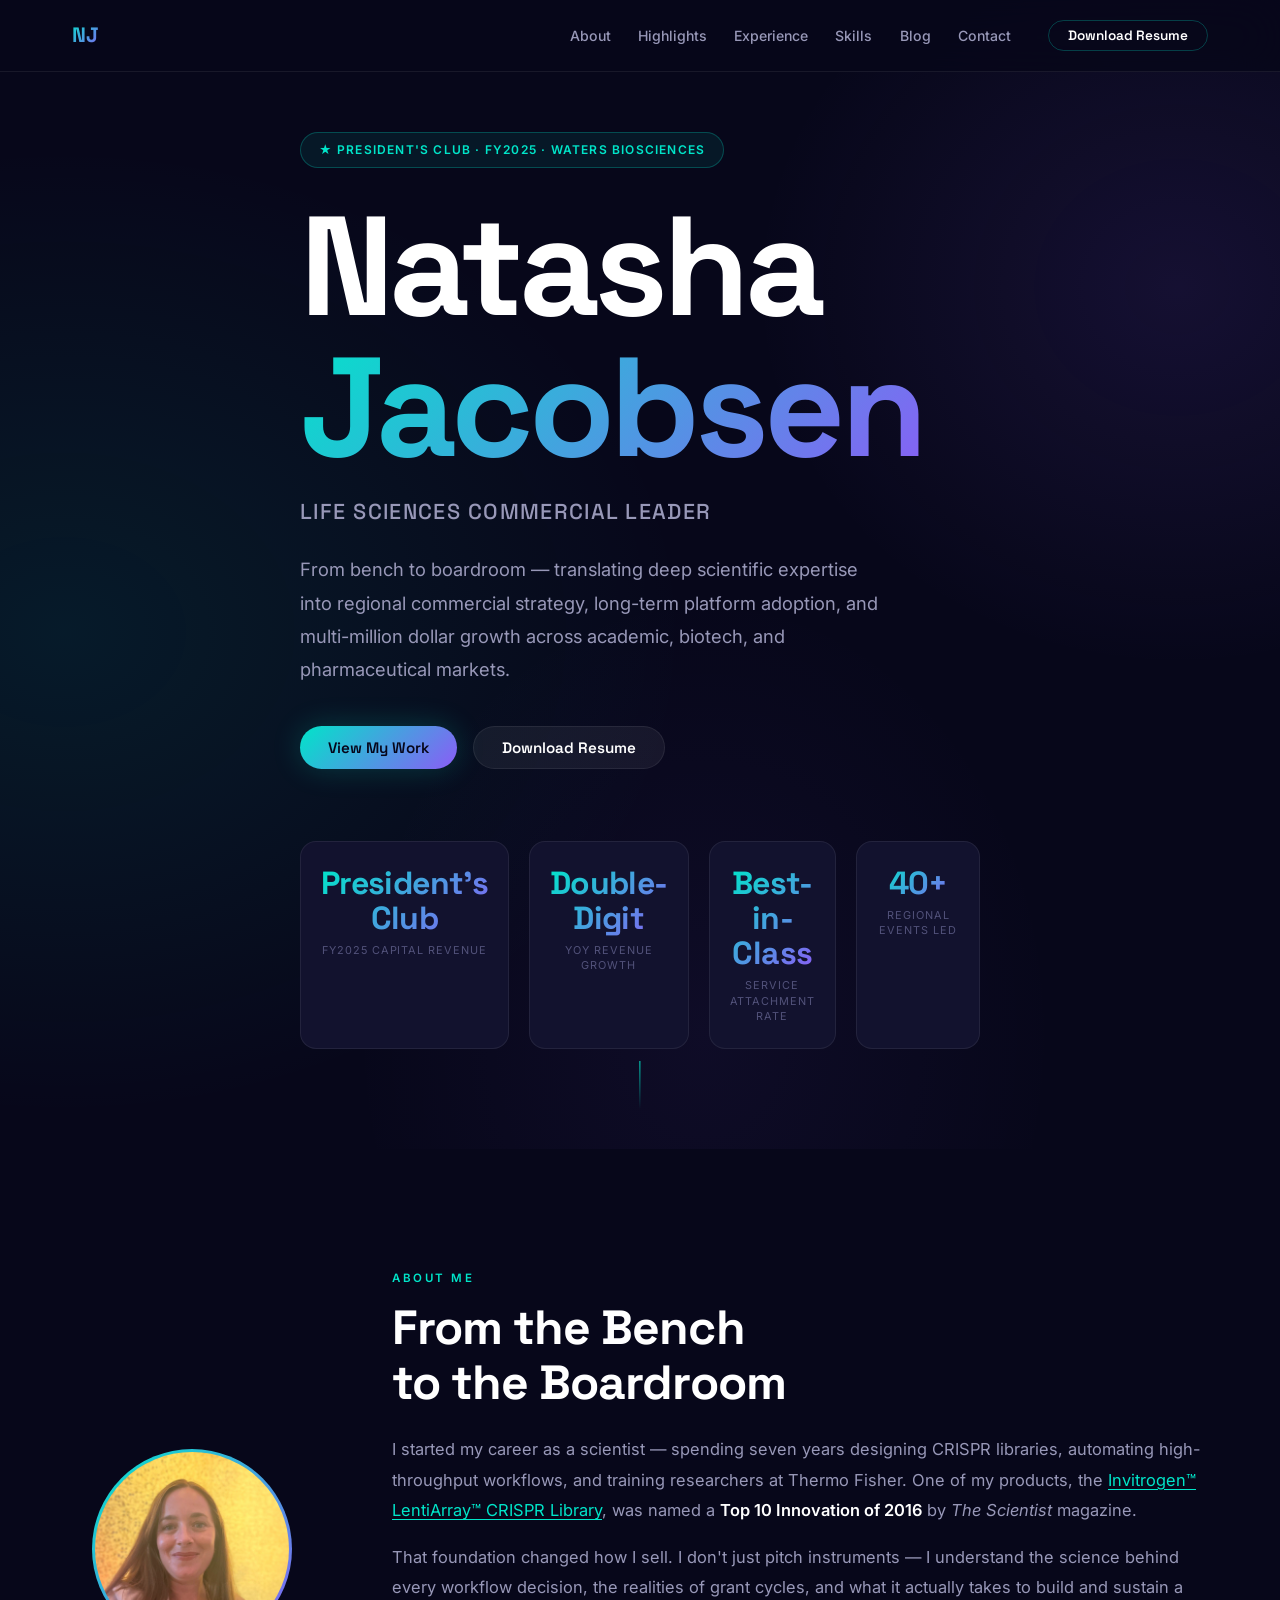
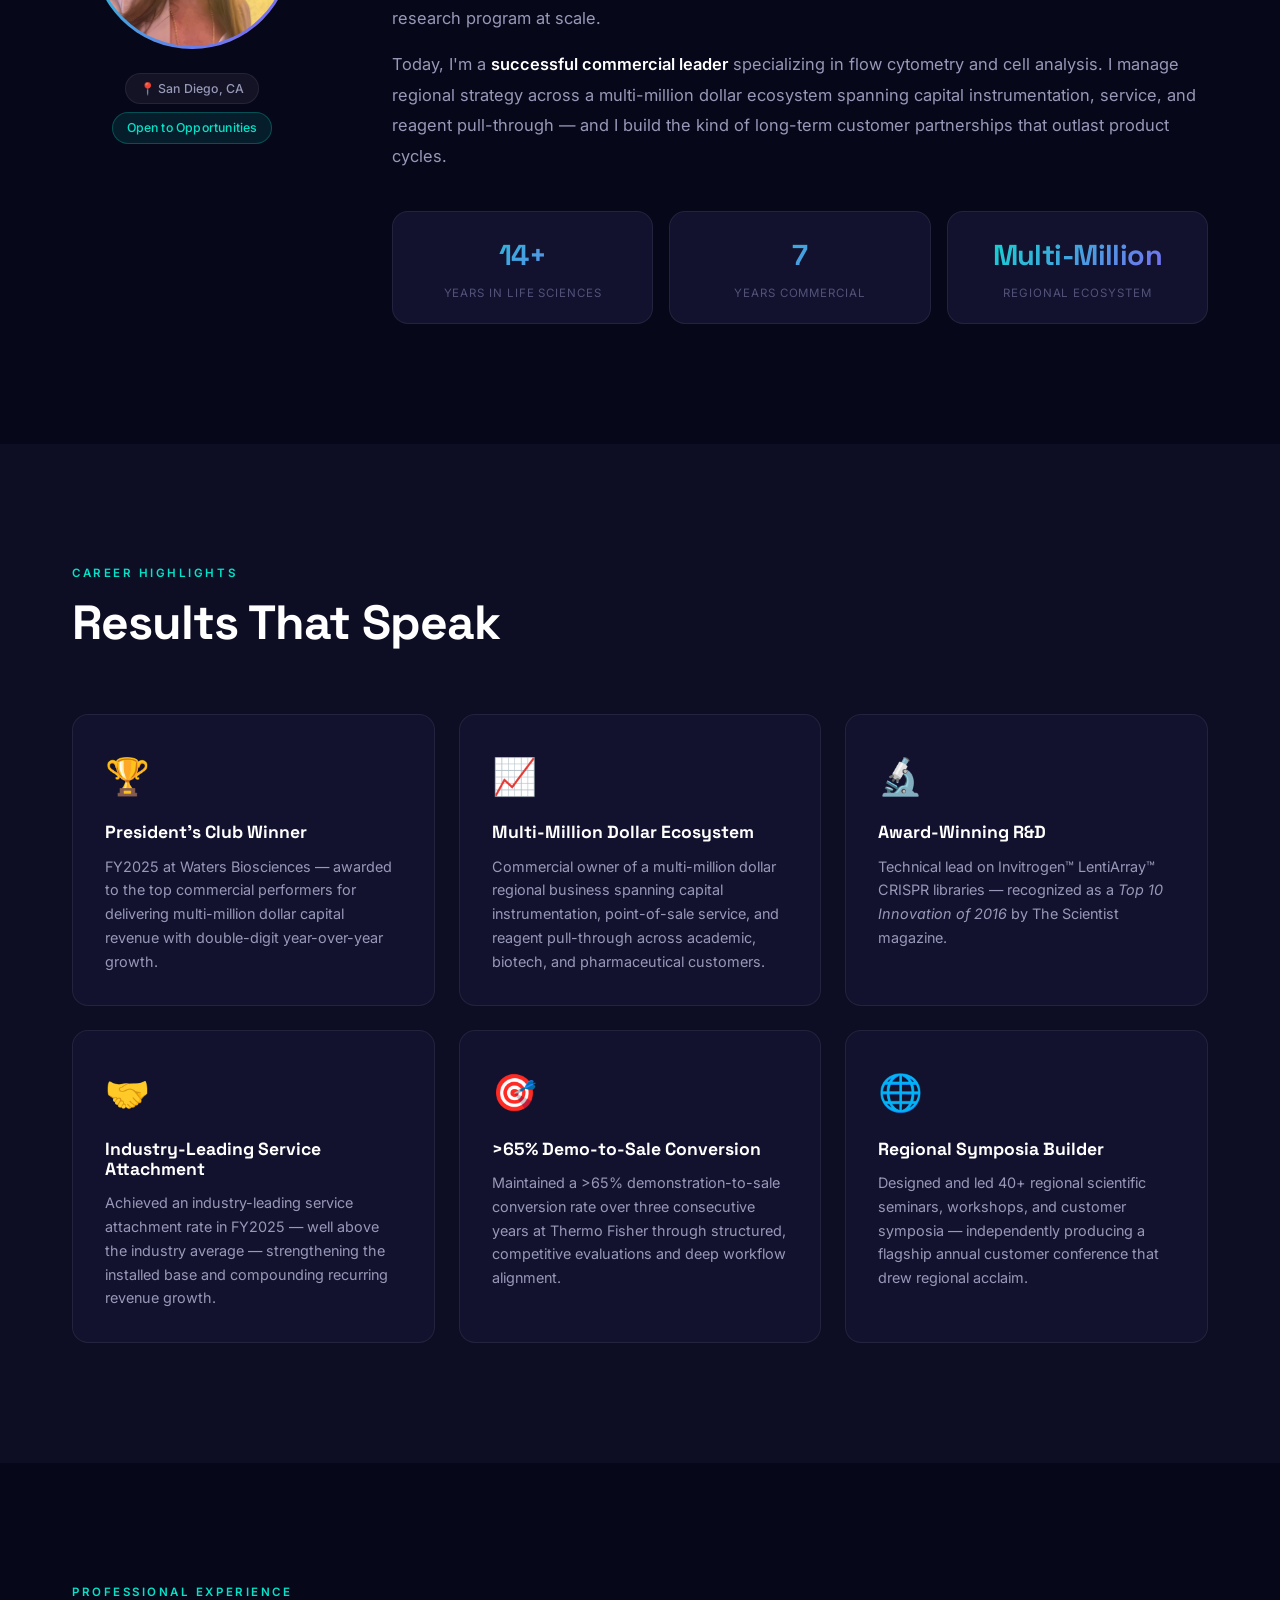
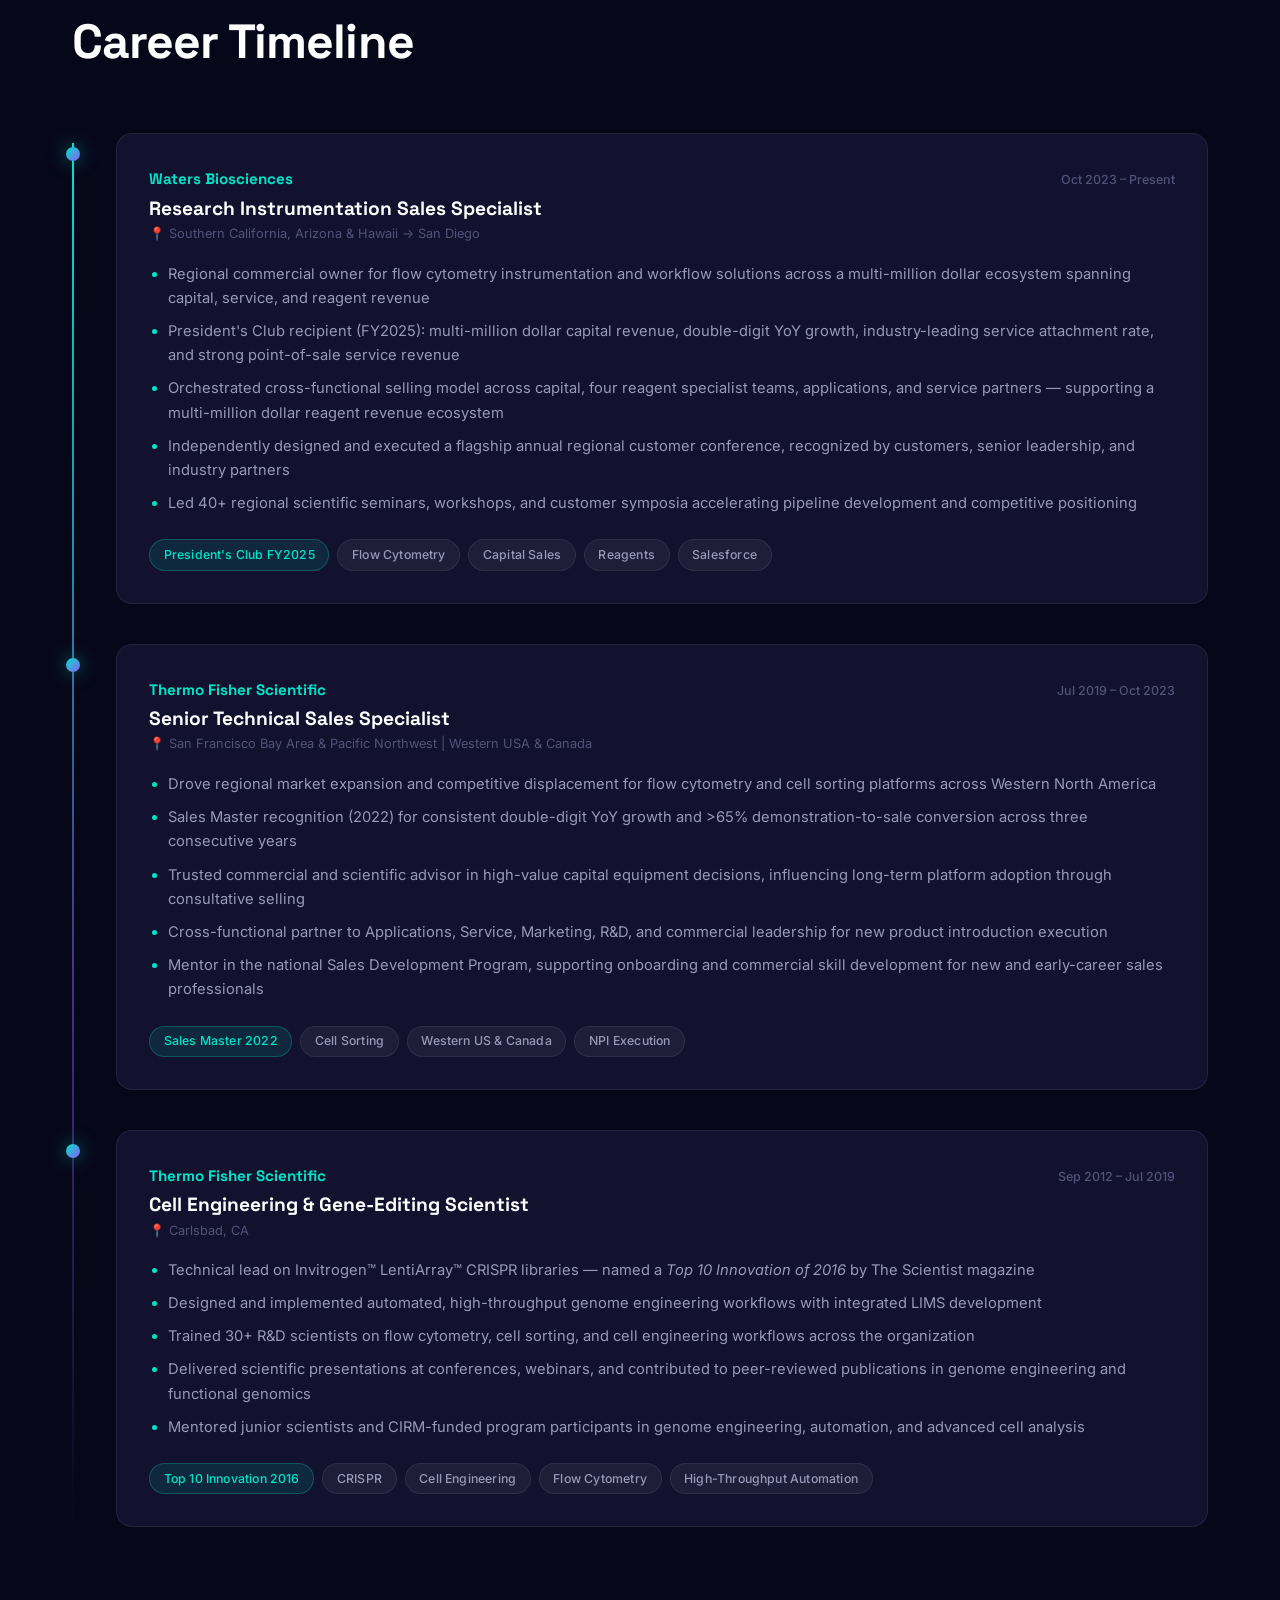
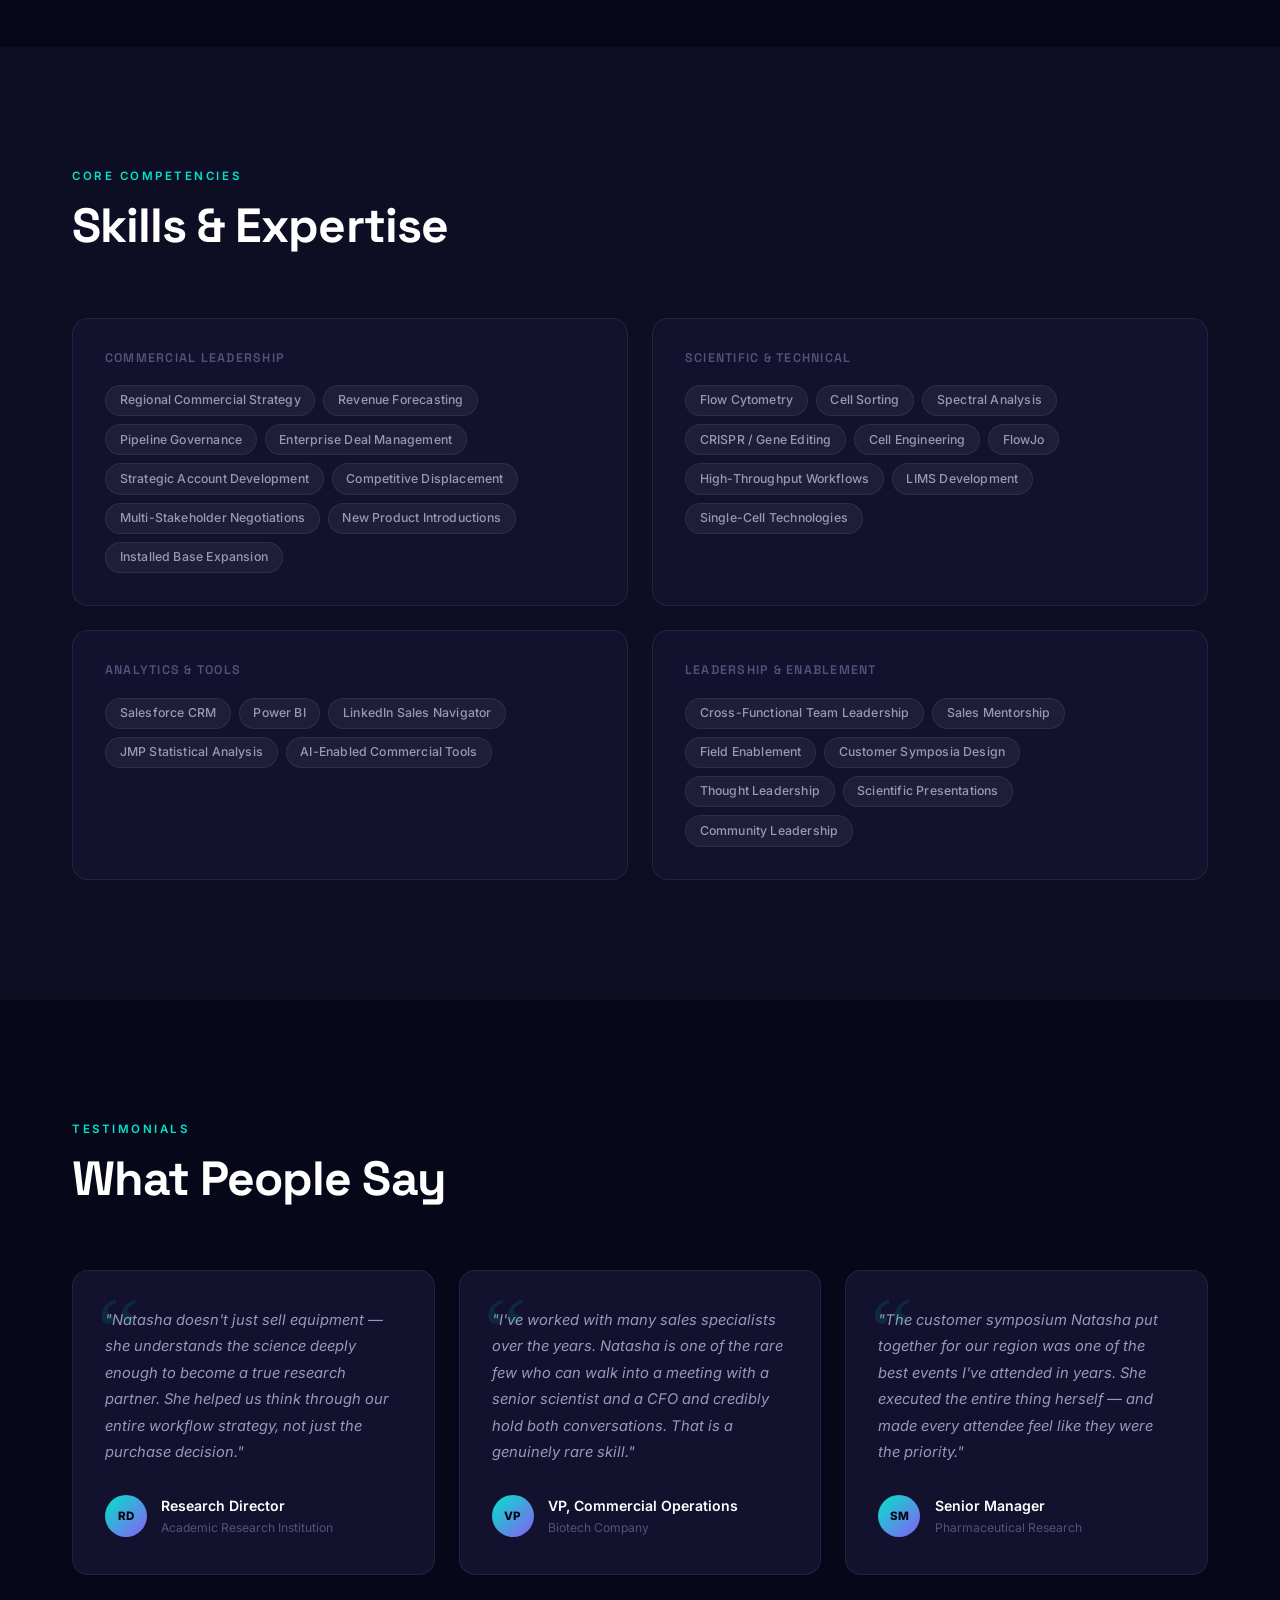
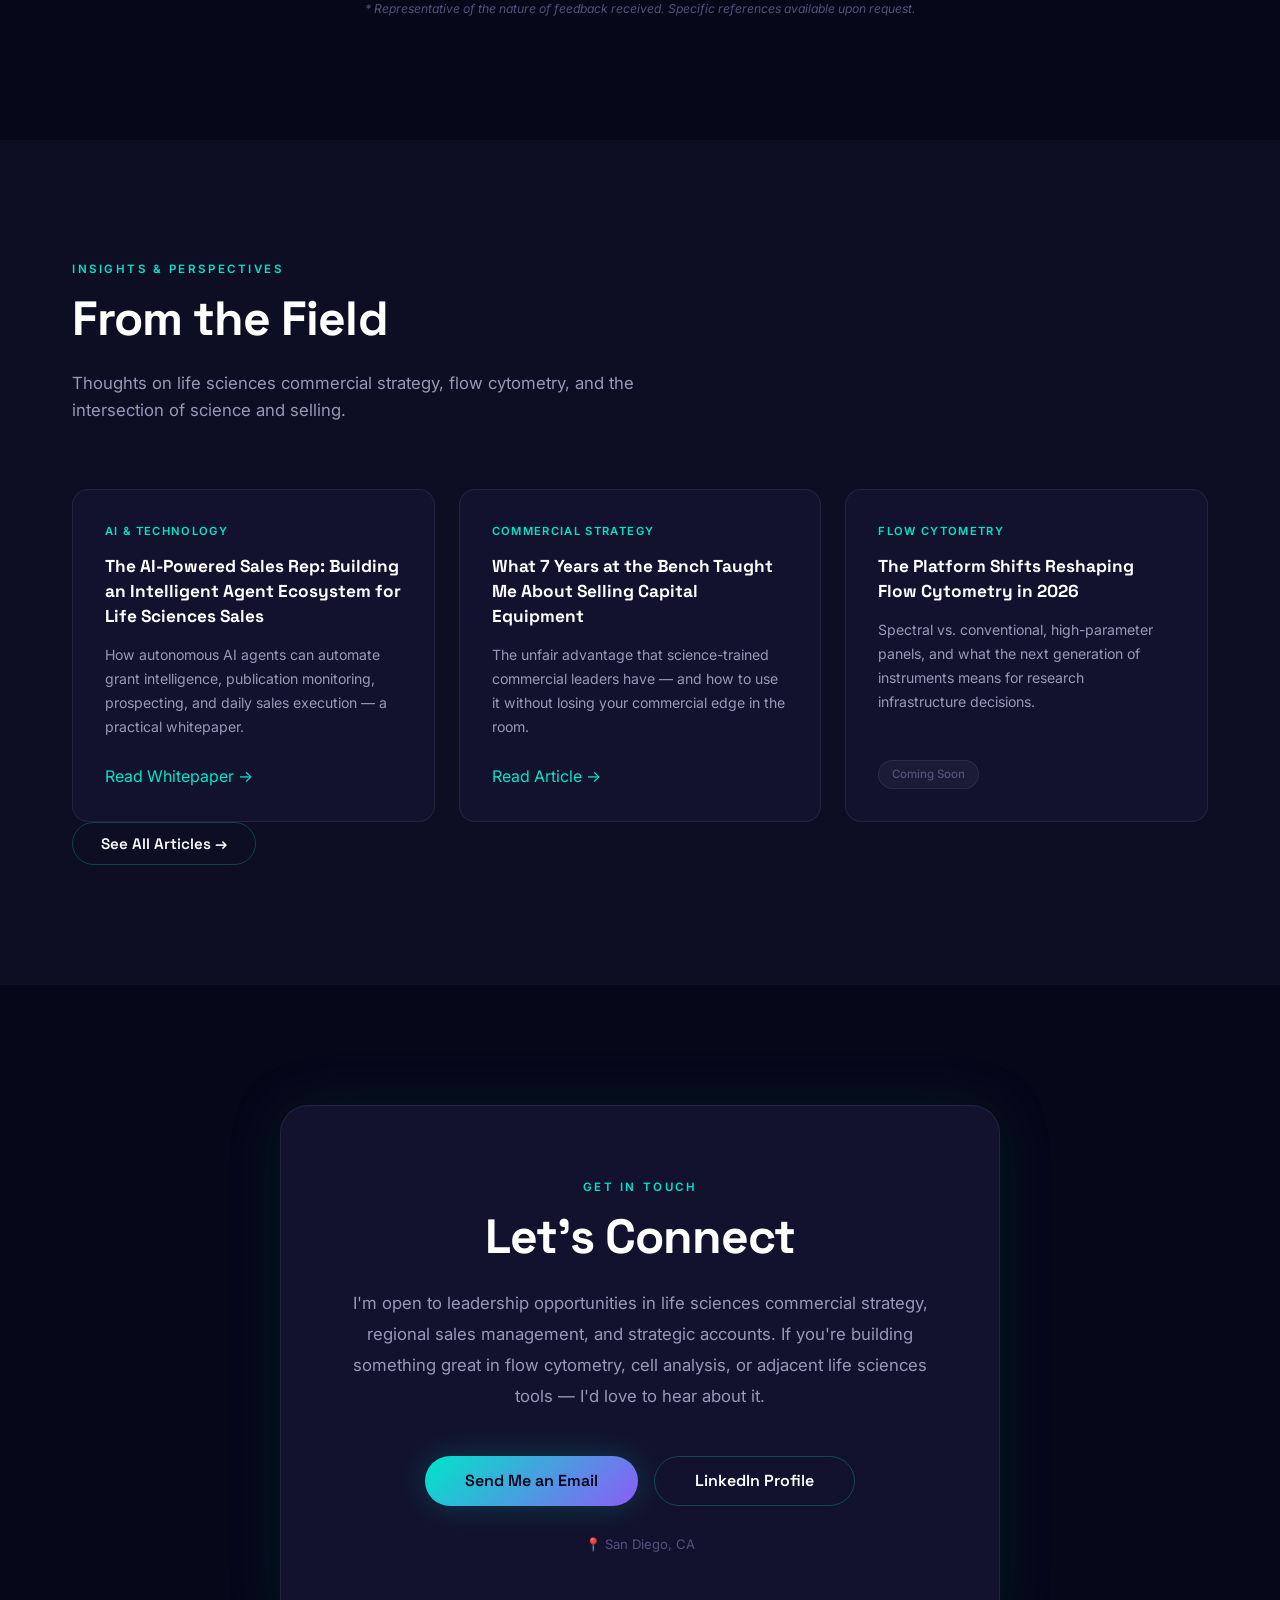
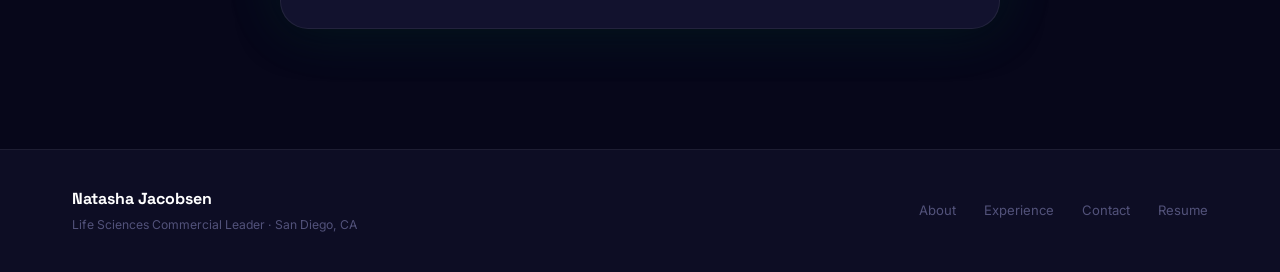
==== commit 5da1bd21: "Remove proprietary figures per audit: soften revenue/growth/attachment stats and fix Sales Master ye" ====
--- a/index.html
+++ b/index.html
@@ -24,7 +24,7 @@
         <li><a href="#blog">Blog</a></li>
         <li><a href="#contact">Contact</a></li>
       </ul>
-      <a class="btn btn--outline btn--sm nav__resume" href="resume/NatashaJacobsen_Resume.docx" download>Download Resume</a>
+      <a class="btn btn--outline btn--sm nav__resume" href="resume/NatashaJacobsen_Resume.pdf" download>Download Resume</a>
       <button class="nav__toggle" id="navToggle" aria-label="Toggle menu">
         <span></span><span></span><span></span>
       </button>
@@ -43,19 +43,19 @@
       </p>
       <div class="hero__ctas reveal">
         <a href="#highlights" class="btn btn--primary">View My Work</a>
-        <a href="resume/NatashaJacobsen_Resume.docx" class="btn btn--ghost" download>Download Resume</a>
+        <a href="resume/NatashaJacobsen_Resume.pdf" class="btn btn--ghost" download>Download Resume</a>
       </div>
       <div class="hero__metrics reveal">
         <div class="metric">
-          <span class="metric__value" data-target="8.45" data-prefix="$" data-suffix="M">$0M</span>
+          <span class="metric__value">President's Club</span>
           <span class="metric__label">FY2025 Capital Revenue</span>
         </div>
         <div class="metric">
-          <span class="metric__value" data-target="23" data-suffix="%">0%</span>
+          <span class="metric__value">Double-Digit</span>
           <span class="metric__label">YoY Revenue Growth</span>
         </div>
         <div class="metric">
-          <span class="metric__value" data-target="77" data-suffix="%">0%</span>
+          <span class="metric__value">Best-in-Class</span>
           <span class="metric__label">Service Attachment Rate</span>
         </div>
         <div class="metric">
@@ -129,7 +129,7 @@
         <div class="highlight-card reveal">
           <div class="highlight-card__icon">&#127942;</div>
           <h3>President's Club Winner</h3>
-          <p>FY2025 at Waters Biosciences — awarded to the top commercial performers for delivering $8.45M in capital revenue at +23% year-over-year growth.</p>
+          <p>FY2025 at Waters Biosciences — awarded to the top commercial performers for delivering multi-million dollar capital revenue with double-digit year-over-year growth.</p>
         </div>
 
         <div class="highlight-card reveal">
@@ -146,8 +146,8 @@
 
         <div class="highlight-card reveal">
           <div class="highlight-card__icon">&#129309;</div>
-          <h3>77% Service Attachment Rate</h3>
-          <p>Achieved a 77% service attachment rate in FY2025 — well above the industry average — strengthening the installed base and compounding recurring revenue growth.</p>
+          <h3>Industry-Leading Service Attachment</h3>
+          <p>Achieved an industry-leading service attachment rate in FY2025 — well above the industry average — strengthening the installed base and compounding recurring revenue growth.</p>
         </div>
 
         <div class="highlight-card reveal">
@@ -187,8 +187,8 @@
             <p class="timeline__location">&#128205; Southern California, Arizona &amp; Hawaii &rarr; San Diego</p>
             <ul class="timeline__bullets">
               <li>Regional commercial owner for flow cytometry instrumentation and workflow solutions across a multi-million dollar ecosystem spanning capital, service, and reagent revenue</li>
-              <li>President's Club recipient (FY2025): $8.45M capital revenue, +23% YoY growth, 77% service attachment rate, $1.47M point-of-sale service revenue</li>
-              <li>Orchestrated cross-functional selling model across capital, four reagent specialist teams, applications, and service partners — supporting ~$14M in reagent revenue impact</li>
+              <li>President's Club recipient (FY2025): multi-million dollar capital revenue, double-digit YoY growth, industry-leading service attachment rate, and strong point-of-sale service revenue</li>
+              <li>Orchestrated cross-functional selling model across capital, four reagent specialist teams, applications, and service partners — supporting a multi-million dollar reagent revenue ecosystem</li>
               <li>Independently designed and executed a flagship annual regional customer conference, recognized by customers, senior leadership, and industry partners</li>
               <li>Led 40+ regional scientific seminars, workshops, and customer symposia accelerating pipeline development and competitive positioning</li>
             </ul>
@@ -213,13 +213,13 @@
             <p class="timeline__location">&#128205; San Francisco Bay Area &amp; Pacific Northwest | Western USA &amp; Canada</p>
             <ul class="timeline__bullets">
               <li>Drove regional market expansion and competitive displacement for flow cytometry and cell sorting platforms across Western North America</li>
-              <li>Sales Master recognition (2023) for consistent double-digit YoY growth and >65% demonstration-to-sale conversion across three consecutive years</li>
+              <li>Sales Master recognition (2022) for consistent double-digit YoY growth and >65% demonstration-to-sale conversion across three consecutive years</li>
               <li>Trusted commercial and scientific advisor in high-value capital equipment decisions, influencing long-term platform adoption through consultative selling</li>
               <li>Cross-functional partner to Applications, Service, Marketing, R&amp;D, and commercial leadership for new product introduction execution</li>
               <li>Mentor in the national Sales Development Program, supporting onboarding and commercial skill development for new and early-career sales professionals</li>
             </ul>
             <div class="timeline__tags">
-              <span class="tag tag--accent">Sales Master 2023</span>
+              <span class="tag tag--accent">Sales Master 2022</span>
               <span class="tag">Cell Sorting</span>
               <span class="tag">Western US &amp; Canada</span>
               <span class="tag">NPI Execution</span>
@@ -447,7 +447,7 @@
         <a href="#about">About</a>
         <a href="#experience">Experience</a>
         <a href="#contact">Contact</a>
-        <a href="resume/NatashaJacobsen_Resume.docx" download>Resume</a>
+        <a href="resume/NatashaJacobsen_Resume.pdf" download>Resume</a>
       </div>
     </div>
   </footer>
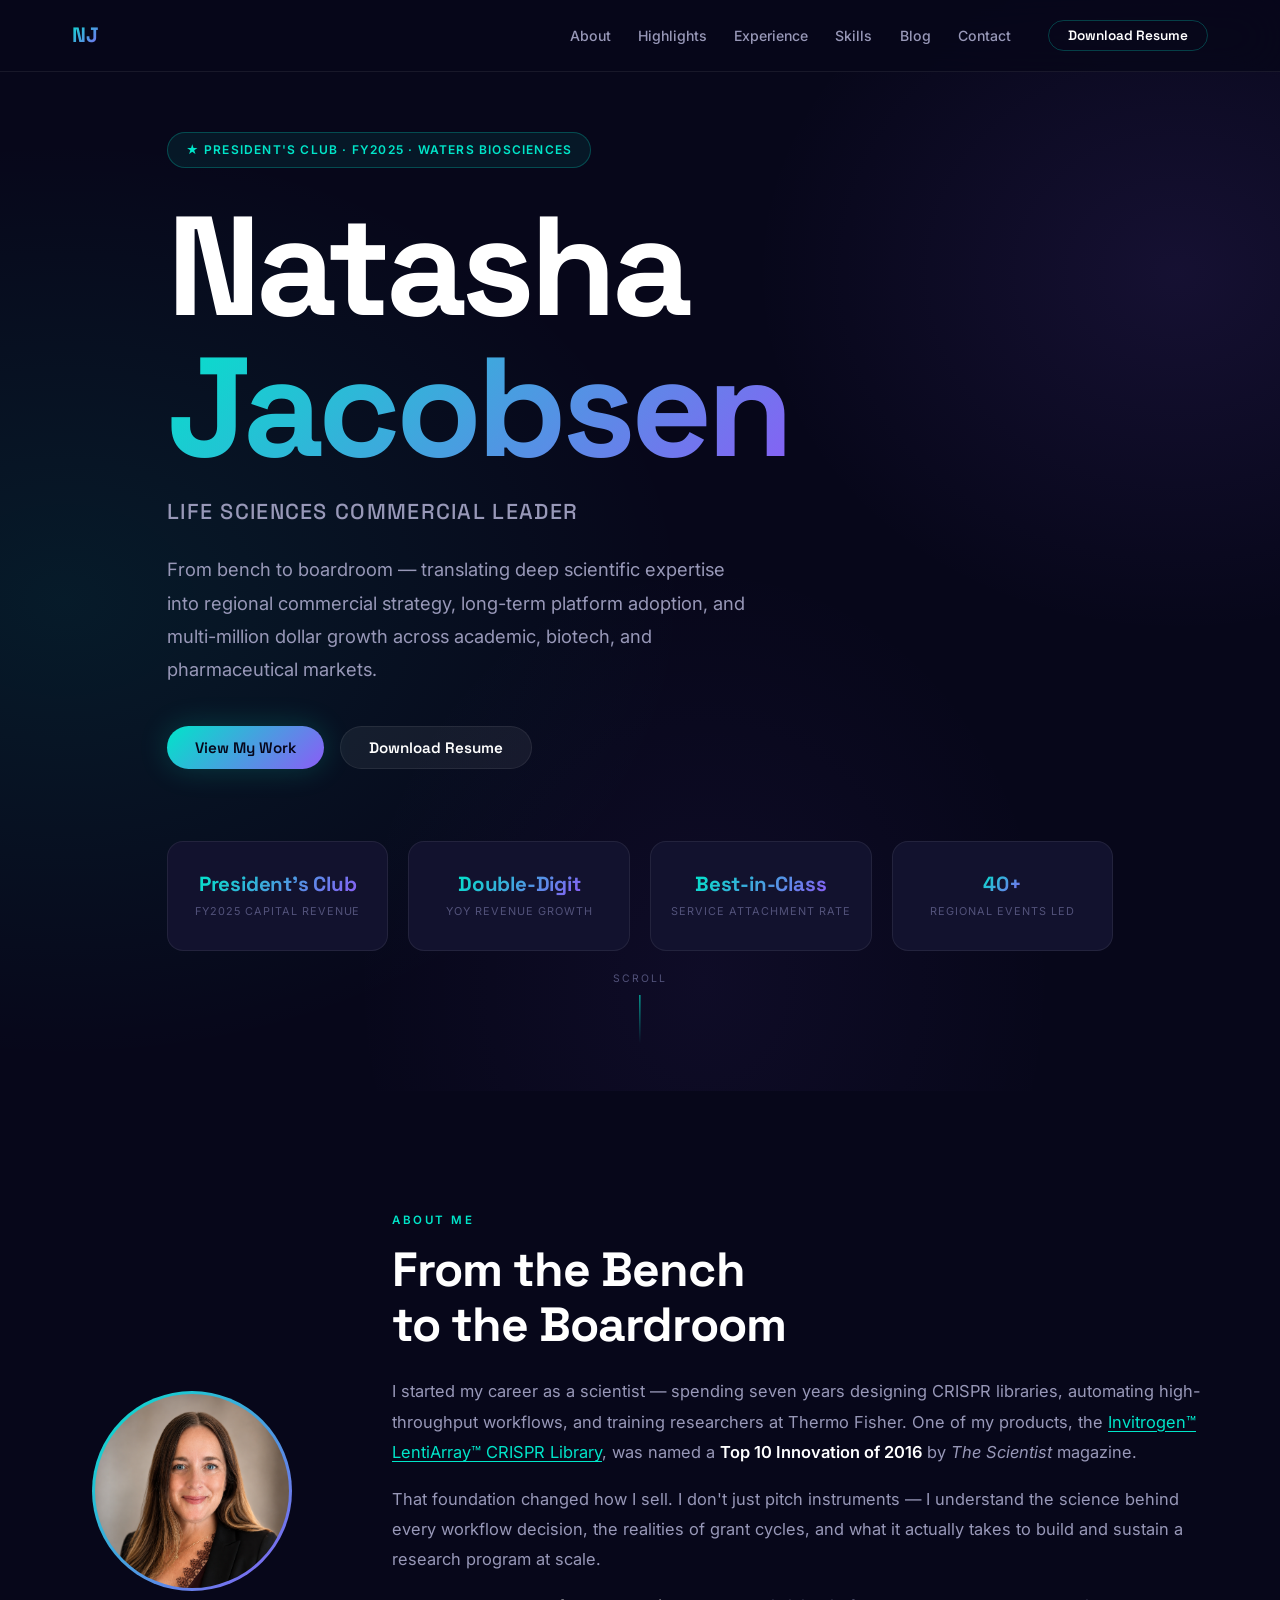
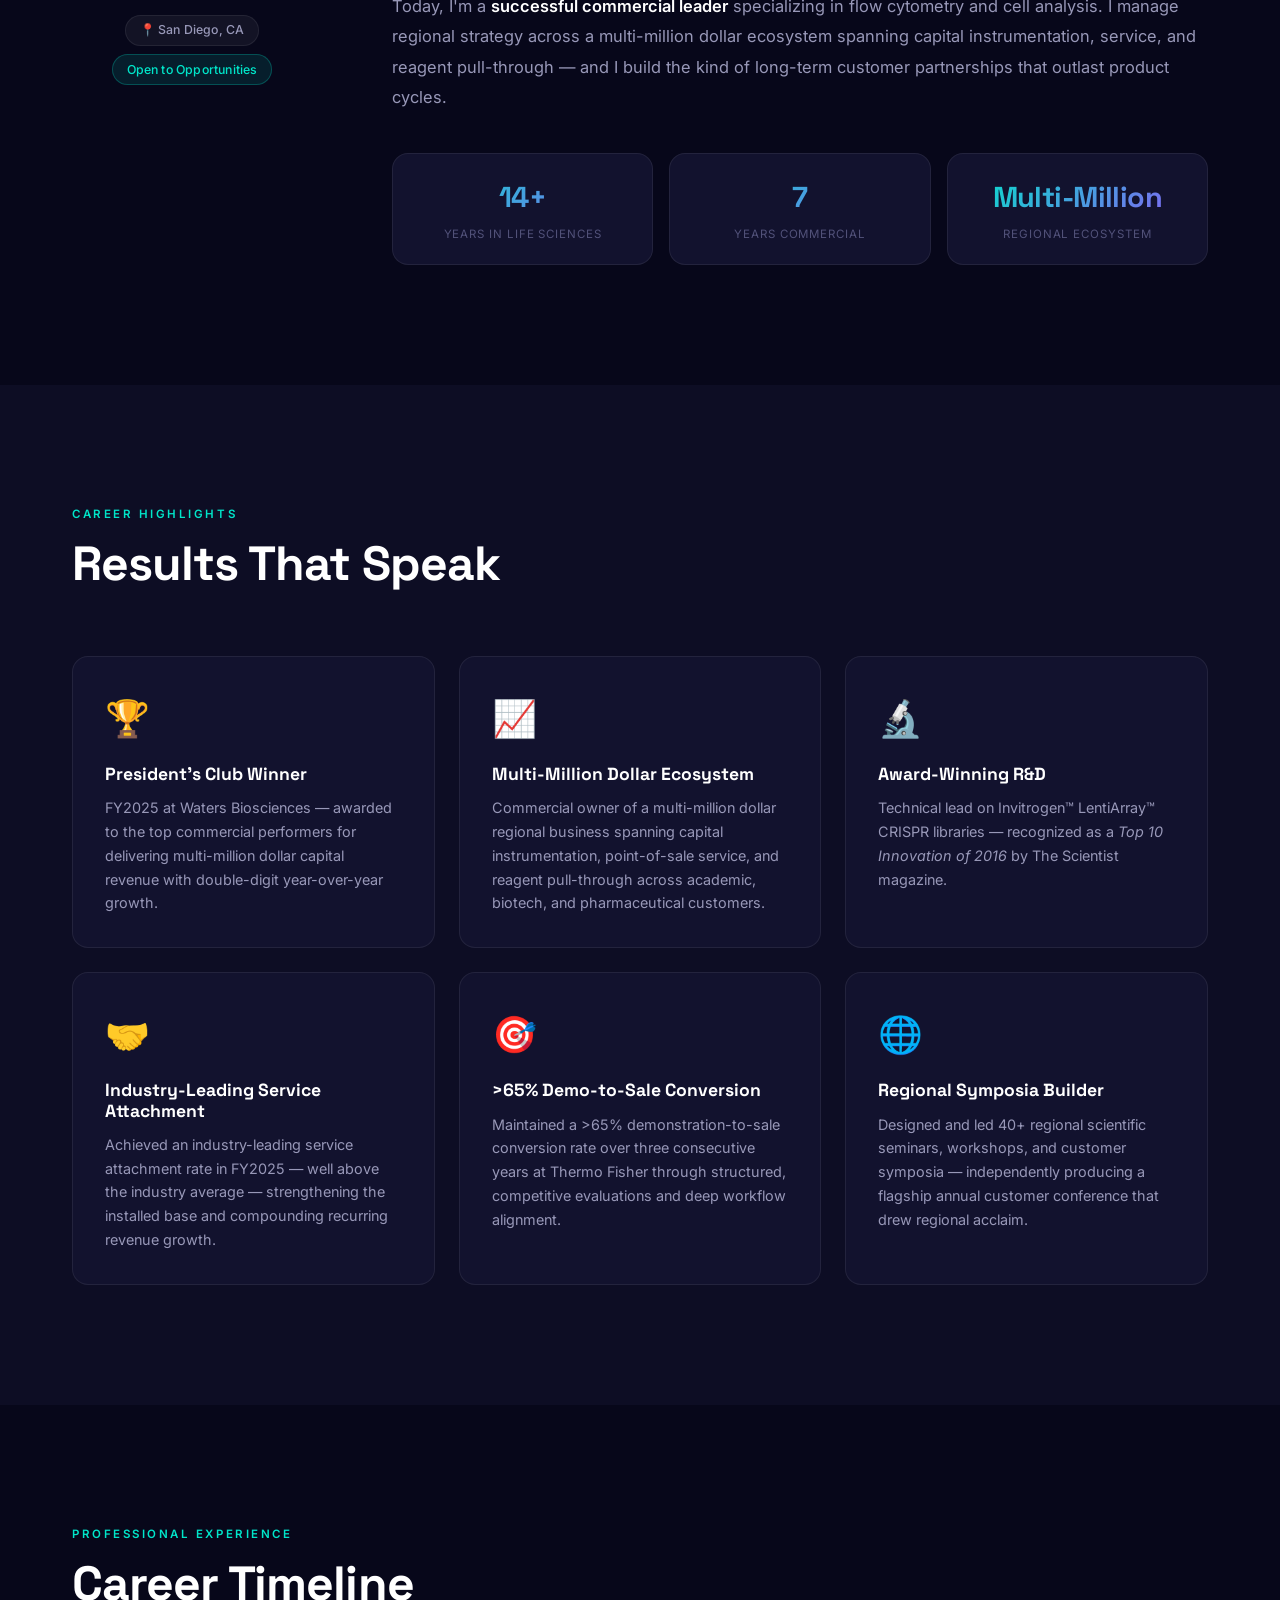
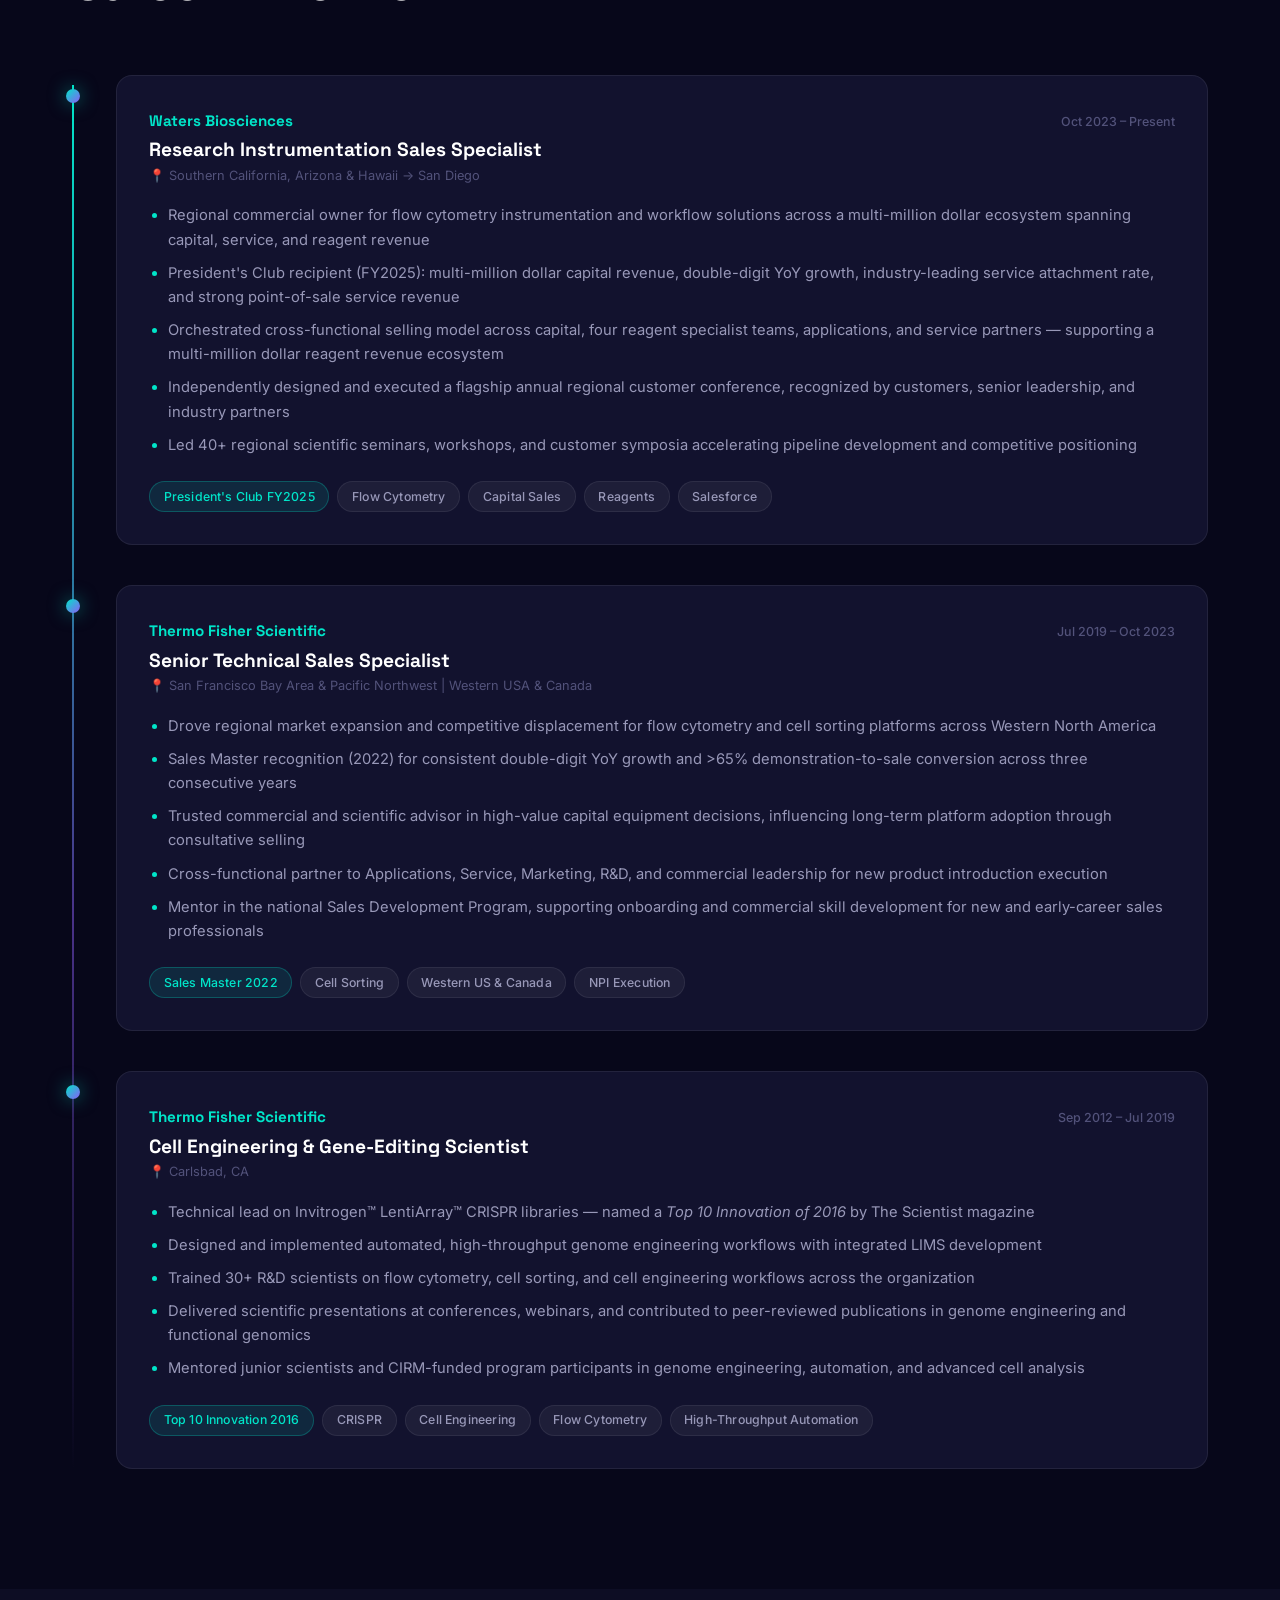
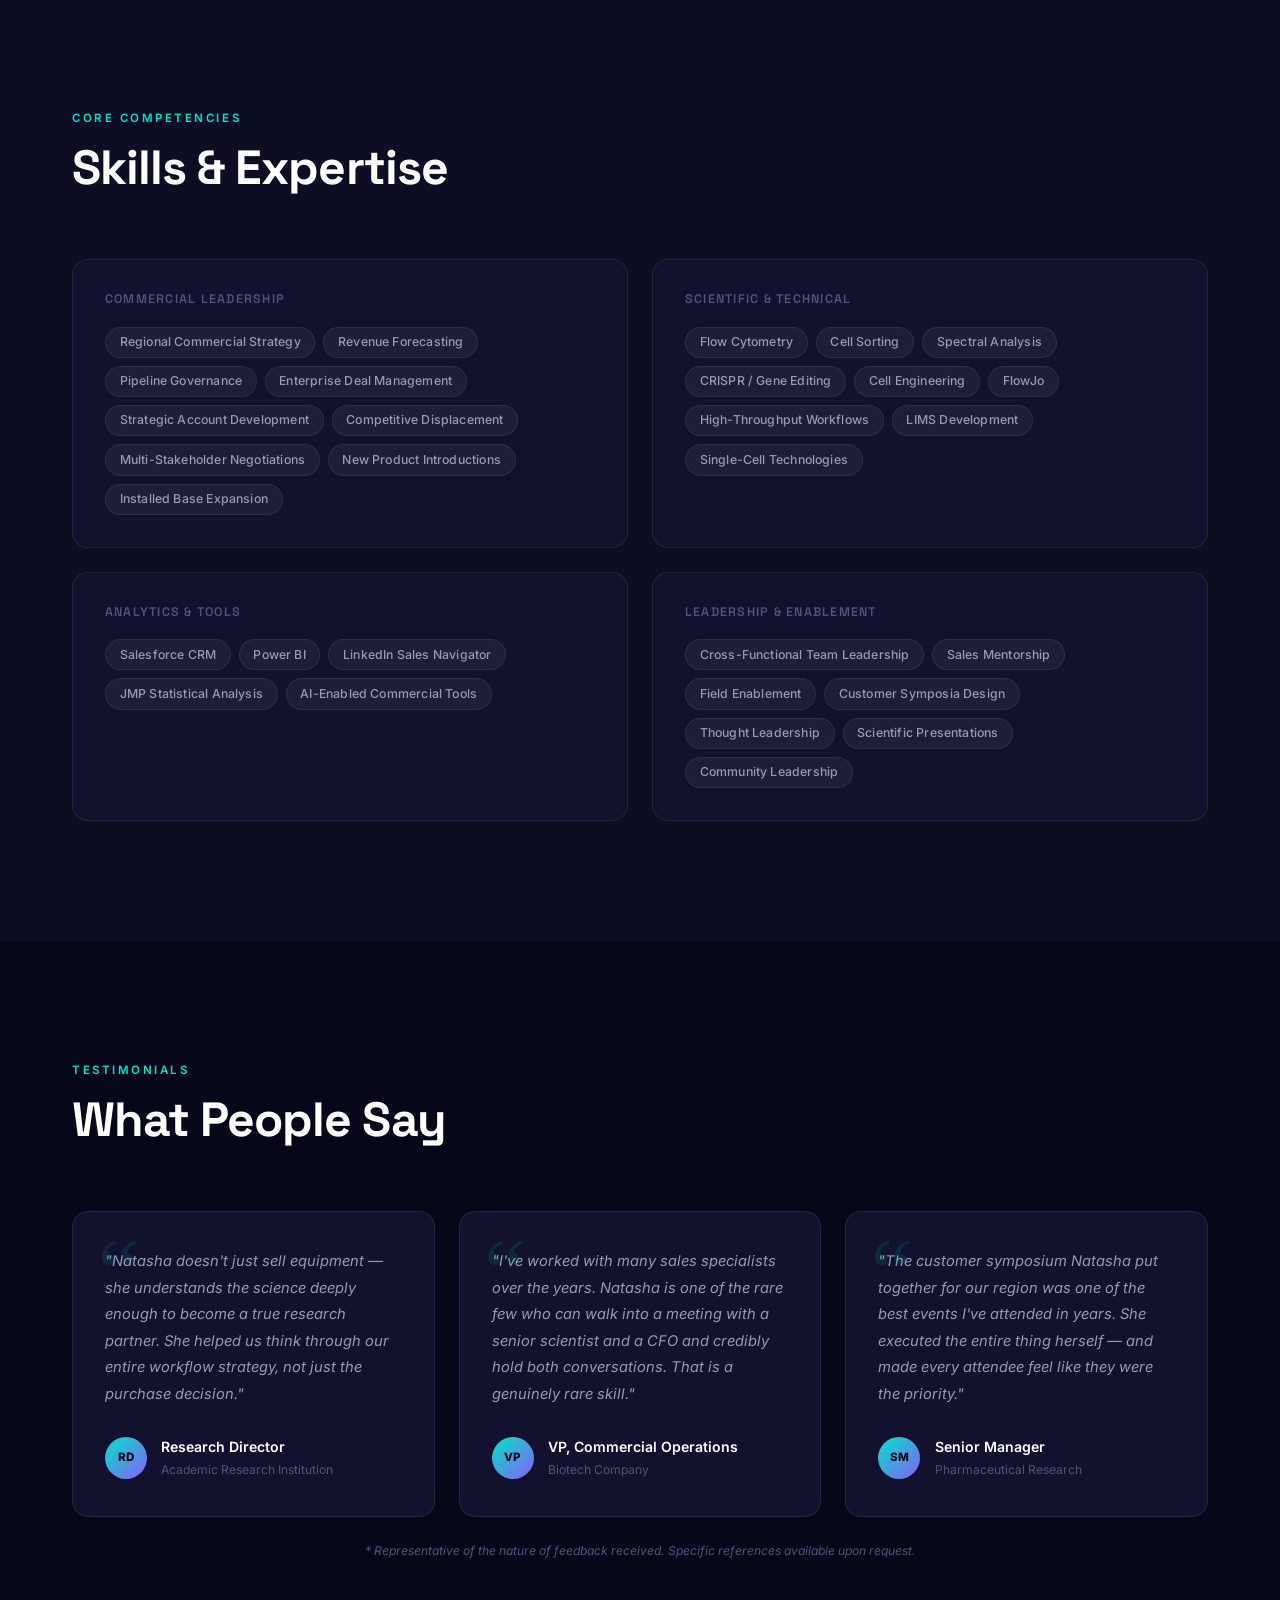
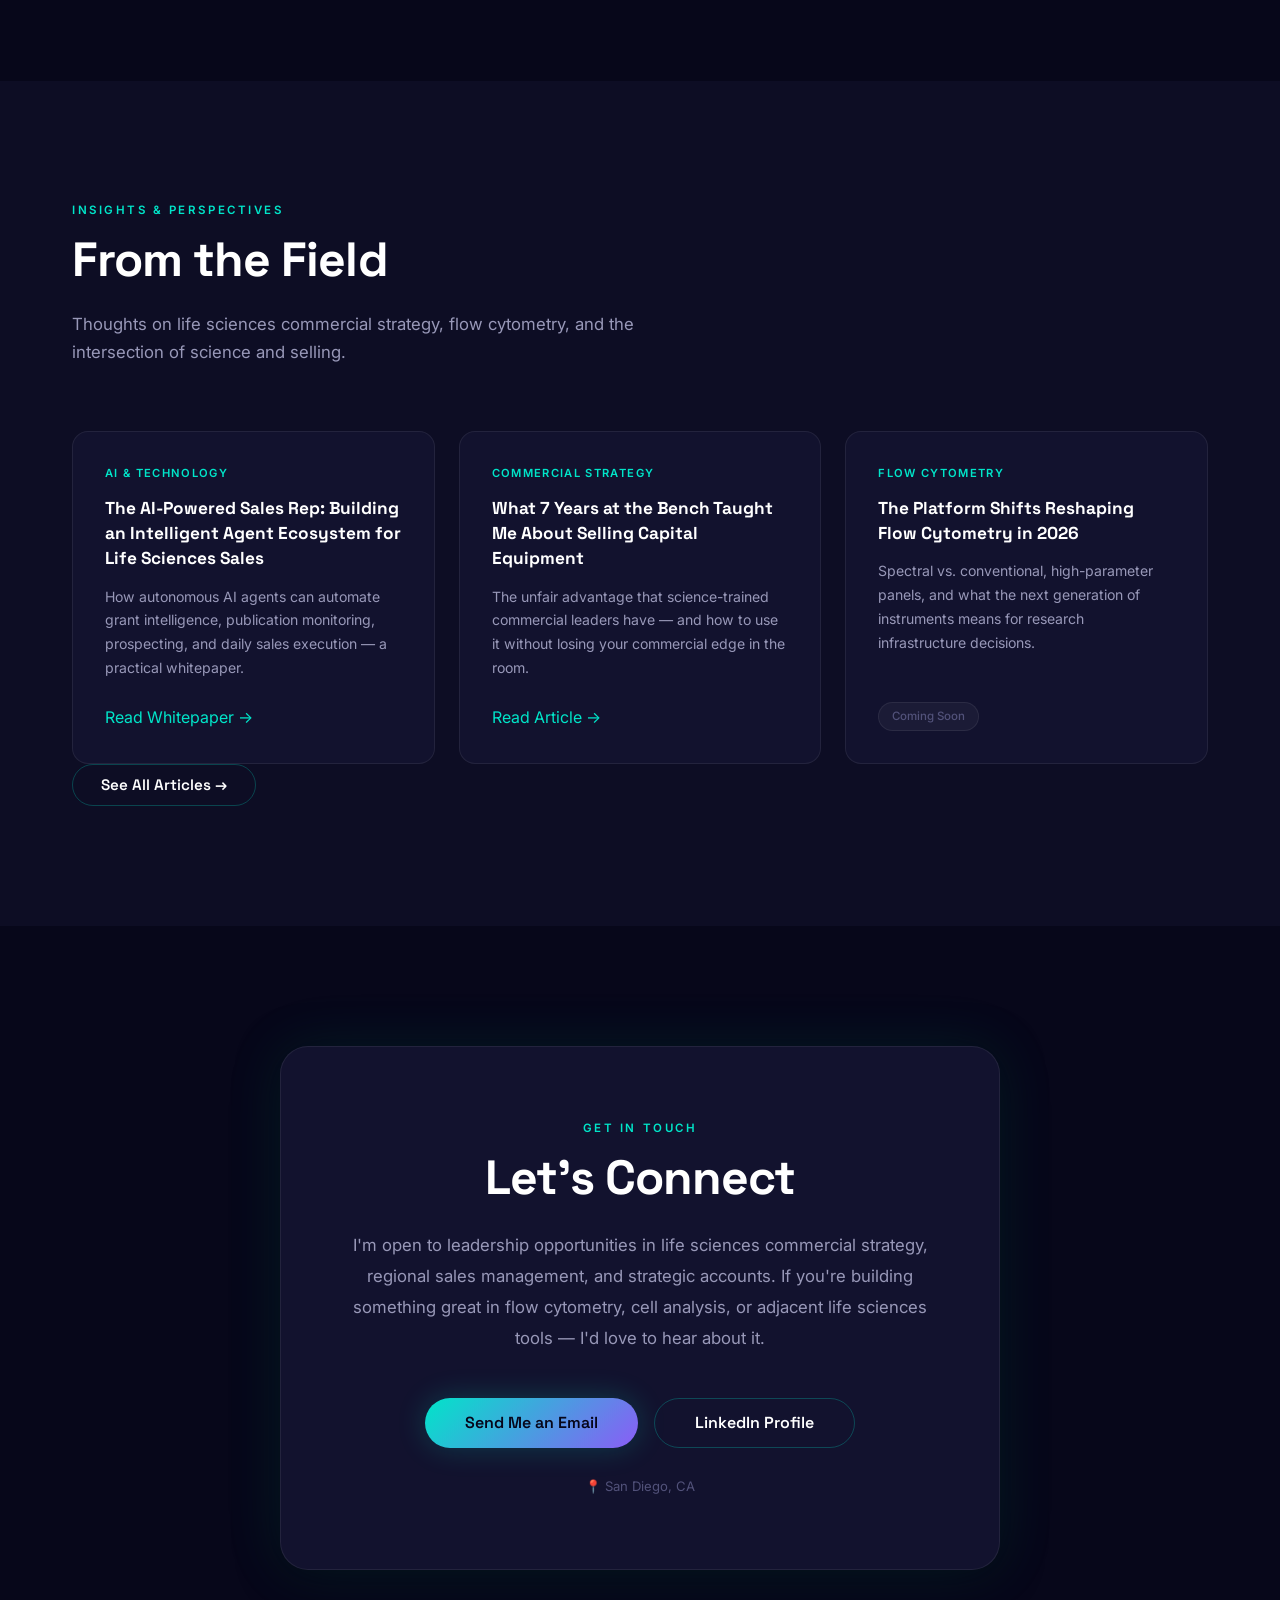
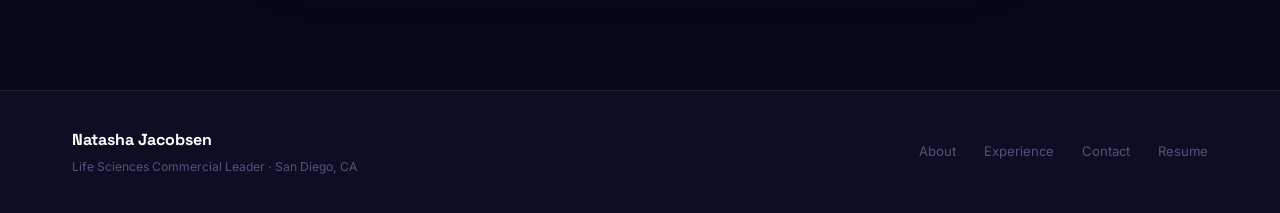
==== commit a0237036: "Update headshot to natasha_jacobsen_headshot_3 Co-Authored-By: Claude Sonnet 4.6 <noreply@anthropic." ====
--- a/index.html
+++ b/index.html
@@ -77,7 +77,7 @@
 
         <div class="about__visual reveal">
           <div class="about__avatar">
-            <img src="images/natasha_jacobsen_headshot.jpeg" alt="Natasha Jacobsen" />
+            <img src="images/natasha_jacobsen_headshot_3.PNG" alt="Natasha Jacobsen" />
           </div>
           <div class="about__tags">
             <span class="tag">&#128205; San Diego, CA</span>
--- a/css/style.css
+++ b/css/style.css
@@ -297,7 +297,7 @@
   min-height: 100vh;
   display: flex;
   align-items: center;
-  padding: calc(var(--nav-height) + 60px) 0 100px;
+  padding: calc(var(--nav-height) + 60px) 0 140px;
   overflow: hidden;
 }
 .hero__bg {
@@ -368,7 +368,7 @@
   display: grid;
   grid-template-columns: repeat(4, 1fr);
   gap: 1.25rem;
-  max-width: 680px;
+  width: 100%;
 }
 .metric {
   padding: 1.5rem 1.25rem;
@@ -377,6 +377,11 @@
   border-radius: var(--radius);
   text-align: center;
   transition: var(--transition);
+  min-height: 110px;
+  display: flex;
+  flex-direction: column;
+  align-items: center;
+  justify-content: center;
 }
 .metric:hover {
   border-color: var(--border-accent);
@@ -387,14 +392,14 @@
 .metric__value {
   display: block;
   font-family: var(--font-heading);
-  font-size: 2rem;
+  font-size: clamp(0.95rem, 1.6vw, 1.5rem);
   font-weight: 800;
   background: var(--accent-gradient);
   -webkit-background-clip: text;
   -webkit-text-fill-color: transparent;
   background-clip: text;
-  line-height: 1.1;
-  letter-spacing: -0.02em;
+  line-height: 1.2;
+  letter-spacing: -0.01em;
 }
 .metric__label {
   display: block;
@@ -409,7 +414,7 @@
 /* ── Scroll hint ── */
 .hero__scroll-hint {
   position: absolute;
-  bottom: 40px;
+  bottom: 48px;
   left: 50%;
   transform: translateX(-50%);
   display: flex;
@@ -914,7 +919,8 @@
   .highlights__grid   { grid-template-columns: repeat(2, 1fr); }
   .testimonials__grid { grid-template-columns: repeat(2, 1fr); }
   .blog__grid         { grid-template-columns: repeat(2, 1fr); }
-  .hero__metrics      { grid-template-columns: repeat(2, 1fr); max-width: 480px; }
+  .hero__metrics      { grid-template-columns: repeat(2, 1fr); }
+  .hero__scroll-hint  { display: none; }
   .about__grid        { grid-template-columns: 200px 1fr; gap: 3rem; }
 }
 
@@ -954,7 +960,9 @@
 
   /* Hero */
   .hero__name { font-size: clamp(3.5rem, 16vw, 5rem); }
-  .hero__metrics { max-width: 100%; grid-template-columns: repeat(2, 1fr); }
+  .hero__metrics { grid-template-columns: repeat(2, 1fr); }
+  .metric { min-height: 100px; }
+  .metric__value { font-size: clamp(0.9rem, 4vw, 1.25rem); }
 
   /* Contact */
   .contact__inner { padding: 2.5rem 1.75rem; }
@@ -963,6 +971,9 @@
 @media (max-width: 480px) {
   .hero__ctas { flex-direction: column; }
   .hero__ctas .btn { width: 100%; }
+  .hero__metrics { grid-template-columns: repeat(2, 1fr); gap: 0.75rem; }
+  .metric { padding: 1rem 0.75rem; min-height: 90px; }
+  .metric__value { font-size: clamp(0.85rem, 5vw, 1.1rem); }
   .about__highlights { grid-template-columns: 1fr; }
   .contact__actions { flex-direction: column; }
   .contact__actions .btn--lg { width: 100%; }
